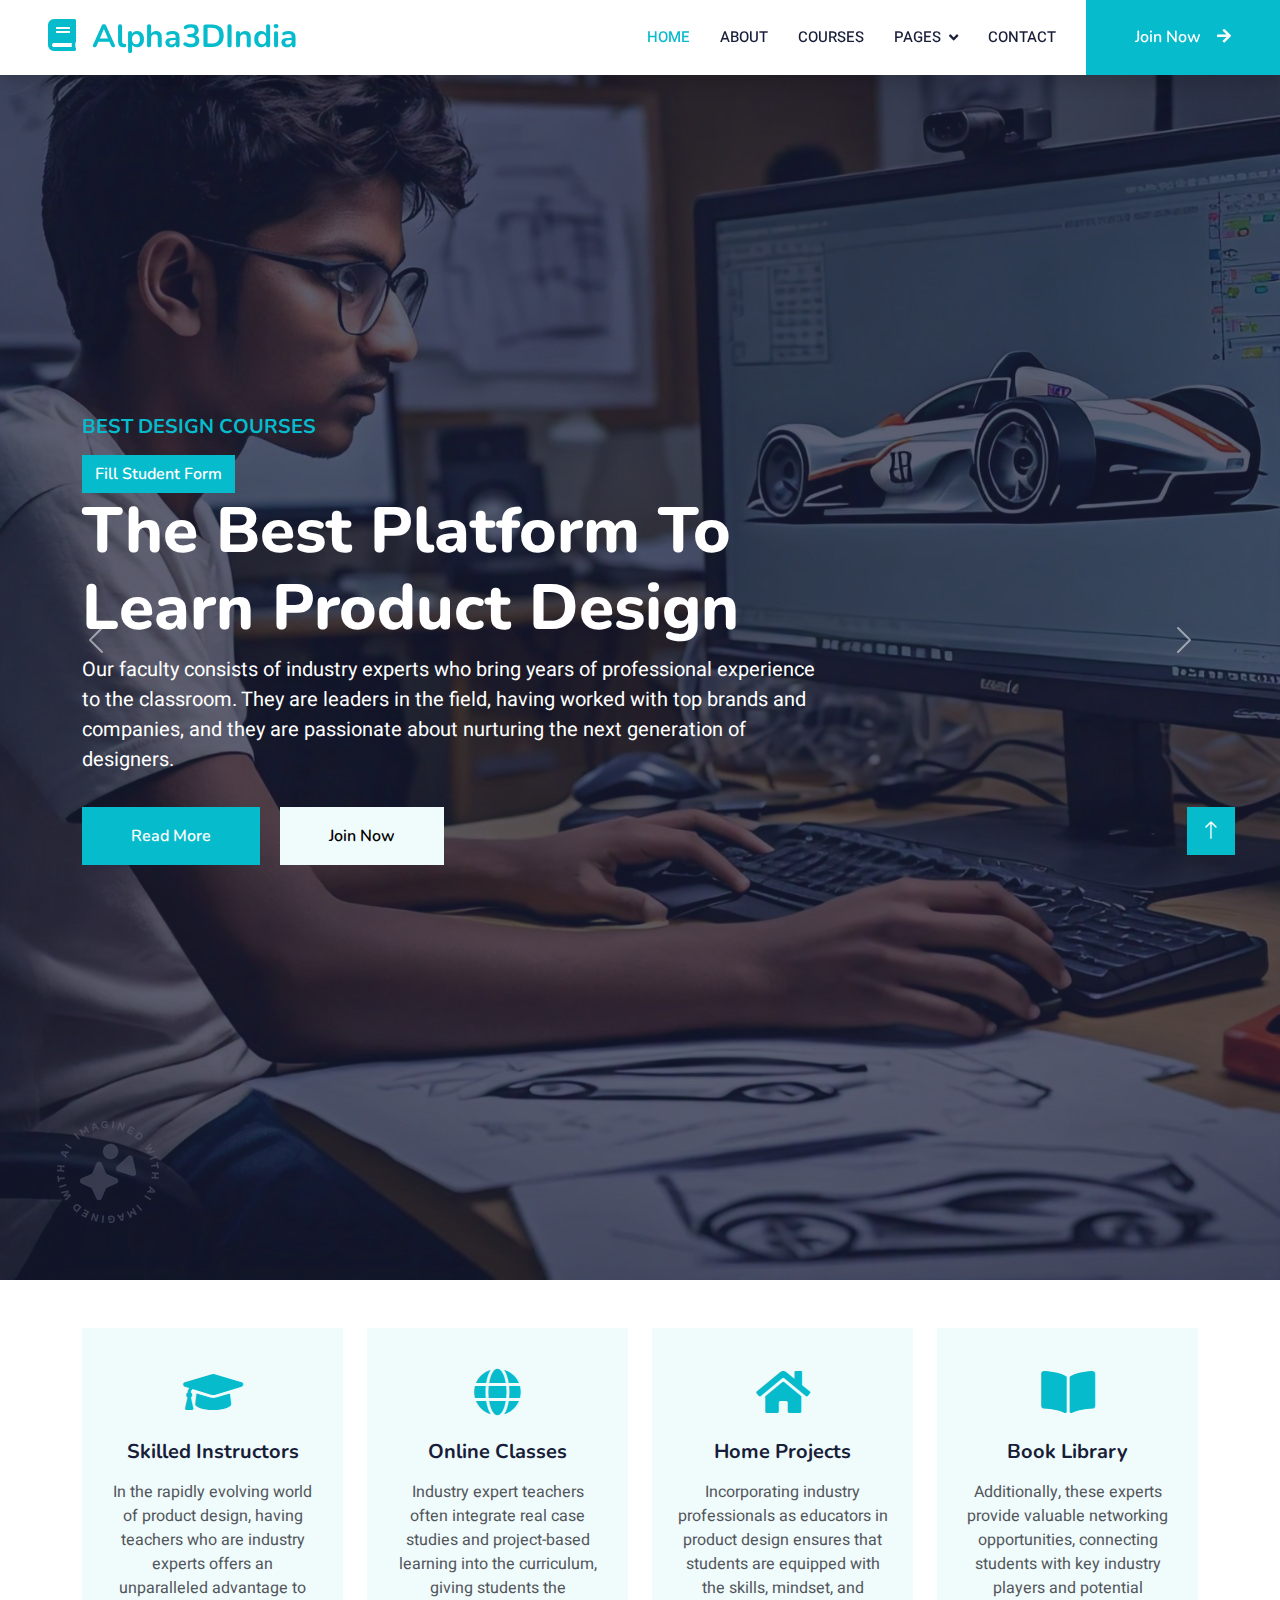
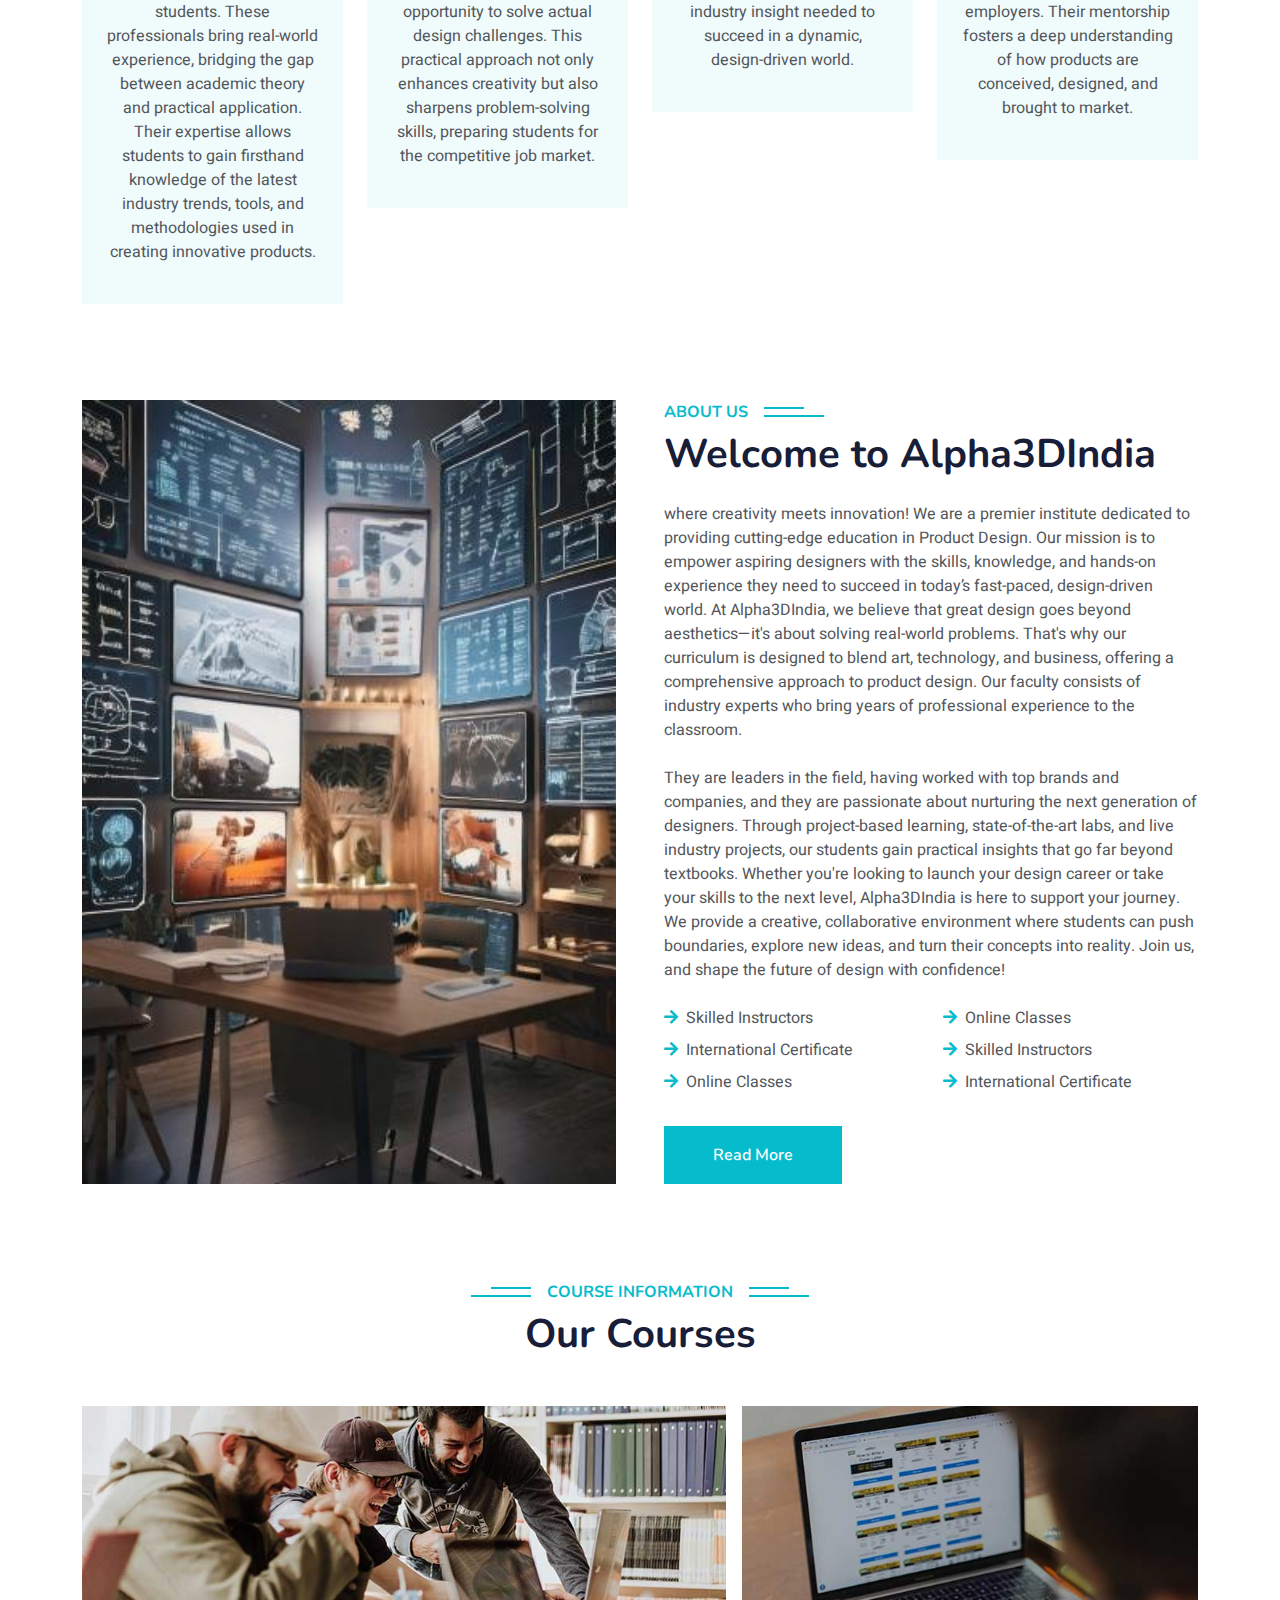
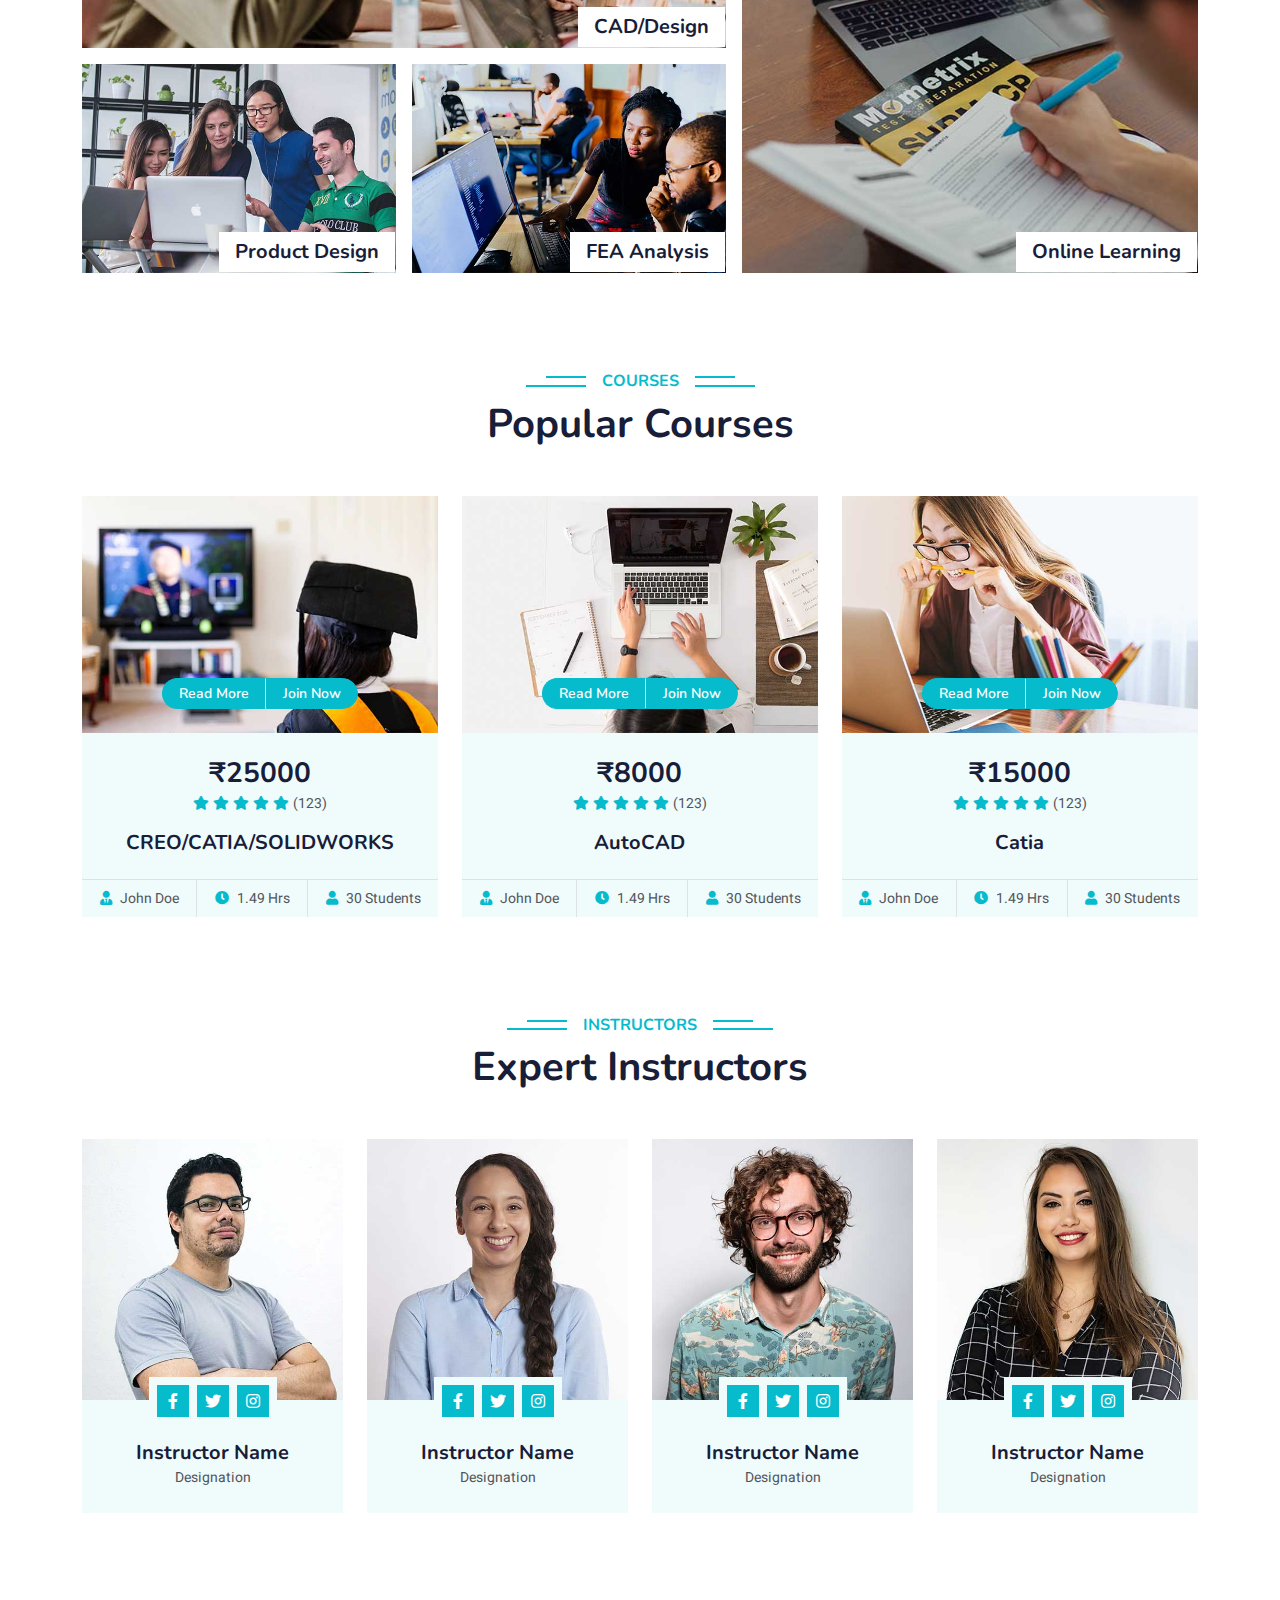
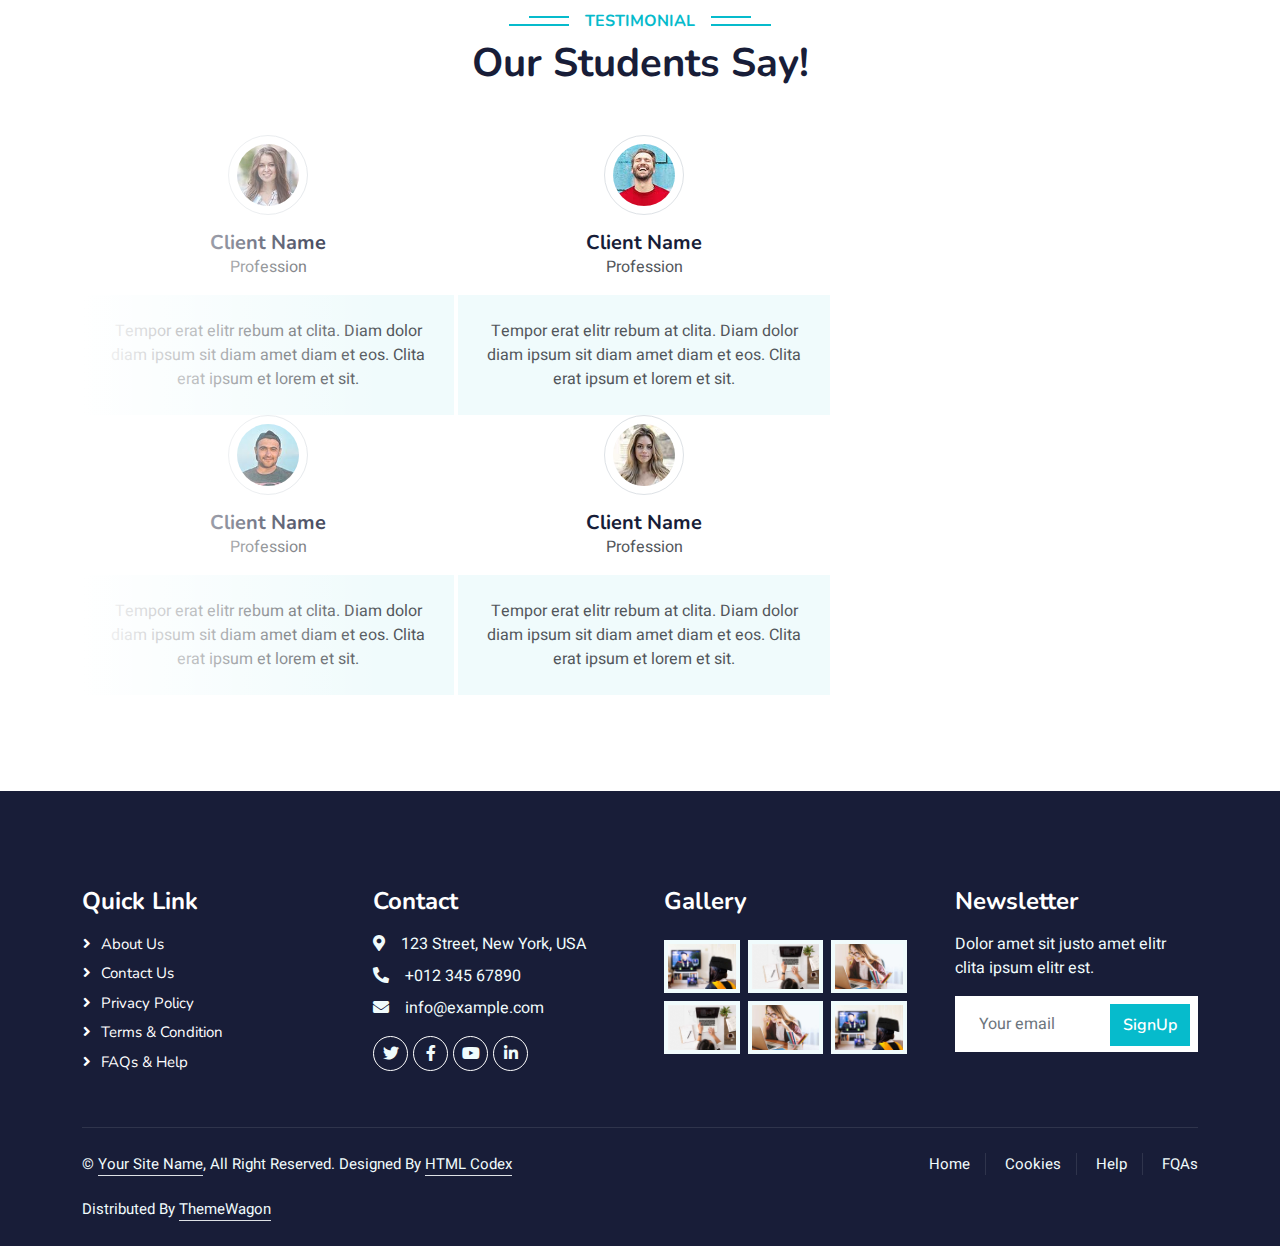
==== index.html @ bf9e237c "initial commit" ====
<!DOCTYPE html>
<html lang="en">

<head>
    <meta charset="utf-8">
    <title>Alpha3DIndia</title>
    <meta content="width=device-width, initial-scale=1.0" name="viewport">
    <meta content="" name="keywords">
    <meta content="" name="description">

    <!-- Favicon -->
    <link href="img/favicon.ico" rel="icon">

    <!-- Google Web Fonts -->
    <link rel="preconnect" href="https://fonts.googleapis.com">
    <link rel="preconnect" href="https://fonts.gstatic.com" crossorigin>
    <link href="https://fonts.googleapis.com/css2?family=Heebo:wght@400;500;600&family=Nunito:wght@600;700;800&display=swap" rel="stylesheet">

    <!-- Icon Font Stylesheet -->
    <link href="https://cdnjs.cloudflare.com/ajax/libs/font-awesome/5.10.0/css/all.min.css" rel="stylesheet">
    <link href="https://cdn.jsdelivr.net/npm/bootstrap-icons@1.4.1/font/bootstrap-icons.css" rel="stylesheet">

    <!-- Libraries Stylesheet -->
    <link href="lib/animate/animate.min.css" rel="stylesheet">
    <link href="lib/owlcarousel/assets/owl.carousel.min.css" rel="stylesheet">

    <!-- Customized Bootstrap Stylesheet -->
    <link href="css/bootstrap.min.css" rel="stylesheet">

    <!-- Template Stylesheet -->
    <link href="css/style.css" rel="stylesheet">
</head>

<body>
    <!-- Spinner Start -->
    <!-- <div id="spinner" class="show bg-white position-fixed translate-middle w-100 vh-100 top-50 start-50 d-flex align-items-center justify-content-center">
        <div class="spinner-border text-primary" style="width: 3rem; height: 3rem;" role="status">
            <span class="sr-only">Loading...</span>
        </div>
    </div> -->
    <!-- Spinner End -->


    <!-- Navbar Start -->
    <nav class="navbar navbar-expand-lg bg-white navbar-light shadow fixed-top p-0">
        <a href="index.html" class="navbar-brand d-flex align-items-center px-4 px-lg-5">
            <h2 class="m-0 text-primary"><i class="fa fa-book me-3"></i>Alpha3DIndia</h2>
        </a>
        <button type="button" class="navbar-toggler me-4" data-bs-toggle="collapse" data-bs-target="#navbarCollapse">
            <span class="navbar-toggler-icon"></span>
        </button>
        <div class="collapse navbar-collapse" id="navbarCollapse">
            <div class="navbar-nav ms-auto p-4 p-lg-0">
                <a href="index.html" class="nav-item nav-link active">Home</a>
                <a href="about.html" class="nav-item nav-link">About</a>
                <a href="courses.html" class="nav-item nav-link">Courses</a>
                <div class="nav-item dropdown">
                    <a href="#" class="nav-link dropdown-toggle" data-bs-toggle="dropdown">Pages</a>
                    <div class="dropdown-menu fade-down m-0">
                        <a href="team.html" class="dropdown-item">Our Team</a>
                        <a href="testimonial.html" class="dropdown-item">Testimonial</a>
                        <a href="404.html" class="dropdown-item">404 Page</a>
                    </div>
                </div>
                <a href="contact.html" class="nav-item nav-link">Contact</a>
            </div>
            <a href="" class="btn btn-primary py-4 px-lg-5 d-none d-lg-block">Join Now<i class="fa fa-arrow-right ms-3"></i></a>
        </div>
    </nav>
    <!-- Navbar End -->





    <!-- Carousel Start -->
    <!-- <div class="container-fluid p-0 mb-5">
        <div class="owl-carousel header-carousel position-relative">
            <div class="owl-carousel-item position-relative">
                <img class="img-fluid" src="img/image1.jpg" alt="">
                <div class="position-absolute top-0 start-0 w-100 h-100 d-flex align-items-center" style="background: rgba(24, 29, 56, .7);">
                    <div class="container">
                        <div class="row justify-content-start">
                            <div class="col-sm-10 col-lg-8">
                                <h5 class="text-primary text-uppercase mb-3 animated slideInDown">Best Design Courses</h5>
                                <h1 class="display-3 text-white animated slideInDown">The Best Platform To Learn Product Design</h1>
                                <p class="fs-5 text-white mb-4 pb-2">Our faculty consists of industry experts who bring years of professional experience to the classroom. They are leaders in the field, having worked with top brands and companies, and they are passionate about nurturing the next generation of designers. Through project-based learning, state-of-the-art labs, and live industry projects, our students gain practical insights that go far beyond textbooks.</p>
                                <a href="" class="btn btn-primary py-md-3 px-md-5 me-3 animated slideInLeft">Read More</a>
                                <a href="" class="btn btn-light py-md-3 px-md-5 animated slideInRight">Join Now</a>
                            </div>
                        </div>
                    </div>
                </div>
            </div>
            <div class="owl-carousel-item position-relative">
                <img class="img-fluid" src="img/image2.jpg" alt="">
                <div class="position-absolute top-0 start-0 w-100 h-100 d-flex align-items-center" style="background: rgba(24, 29, 56, .7);">
                    <div class="container">
                        <div class="row justify-content-start">
                            <div class="col-sm-10 col-lg-8">
                                <h5 class="text-primary text-uppercase mb-3 animated slideInDown">Best Design Courses</h5>
                                <h1 class="display-3 text-white animated slideInDown">The Platform To Learn Product Design</h1>
                                <p class="fs-5 text-white mb-4 pb-2">Our faculty consists of industry experts who bring years of professional experience to the classroom. They are leaders in the field, having worked with top brands and companies, and they are passionate about nurturing the next generation of designers. Through project-based learning, state-of-the-art labs, and live industry projects, our students gain practical insights that go far beyond textbooks</p>
                                <a href="" class="btn btn-primary py-md-3 px-md-5 me-3 animated slideInLeft">Read More</a>
                                <a href="" class="btn btn-light py-md-3 px-md-5 animated slideInRight">Join Now</a>
                            </div>
                        </div>
                    </div>
                </div>
            </div>
        </div>
    </div> -->
    <!-- Carousel End -->

<!-- Carousel2 -->
<!-- Carousel Start -->
<div id="carouselExample" class="carousel slide" data-bs-ride="carousel" data-bs-interval="5000"  data-bs-pause="false">
    <div class="carousel-inner">
    
        <div class="carousel-item active"  >
            <img src="img/image1.jpg" class="d-block w-100" alt="...">
            <div class="position-absolute top-0 start-0 w-100 h-100 d-flex align-items-center" style="background: rgba(24, 29, 56, .7);">
                <div class="container">
                    <div class="row justify-content-start">
                        <div class="col-sm-10 col-lg-8">
                            <h5 class="text-primary text-uppercase mb-3">Best Design Courses</h5>
                            <button type="button" class="btn btn-primary" data-bs-toggle="modal" data-bs-target="#studentFormModal">
                                Fill Student Form
                              </button>
                            <h1 class="display-3 text-white">The Best Platform To Learn Product Design</h1>
                            <p class="fs-5 text-white mb-4 pb-2">Our faculty consists of industry experts who bring years of professional experience to the classroom. They are leaders in the field, having worked with top brands and companies, and they are passionate about nurturing the next generation of designers.</p>
                            <a href="#" class="btn btn-primary py-md-3 px-md-5 me-3">Read More</a>
                            <a href="#" class="btn btn-light py-md-3 px-md-5">Join Now</a>
                        </div>
                    </div>
                </div>
            </div>
        </div>
        
        <div class="carousel-item">
            <img src="img/image2.jpg" class="d-block w-100" alt="...">
            <div class="position-absolute top-0 start-0 w-100 h-100 d-flex align-items-center" style="background: rgba(24, 29, 56, .7);">
                <div class="container">
                    <div class="row justify-content-start">
                        <div class="col-sm-10 col-lg-8">
                            <h5 class="text-primary text-uppercase mb-3">Best Design Courses</h5>
                            <h1 class="display-3 text-white">The Platform To Learn Product Design</h1>
                            <p class="fs-5 text-white mb-4 pb-2">Our faculty consists of industry experts who bring years of professional experience to the classroom. Through project-based learning, state-of-the-art labs, and live industry projects, our students gain practical insights that go far beyond textbooks.</p>
                            <a href="#" class="btn btn-primary py-md-3 px-md-5 me-3">Read More</a>
                            <a href="#" class="btn btn-light py-md-3 px-md-5">Join Now</a>
                        </div>
                    </div>
                </div>
            </div>
        </div>
    </div>
    
    <button class="carousel-control-prev" type="button" data-bs-target="#carouselExample" data-bs-slide="prev">
        <span class="carousel-control-prev-icon" aria-hidden="true"></span>
        <span class="visually-hidden">Previous</span>
    </button>
    <button class="carousel-control-next" type="button" data-bs-target="#carouselExample" data-bs-slide="next">
        <span class="carousel-control-next-icon" aria-hidden="true"></span>
        <span class="visually-hidden">Next</span>
    </button>
</div>
<!-- Carousel End -->

<!-- popup form -->

<div class="modal fade" id="studentFormModal" tabindex="-1" aria-labelledby="studentFormModalLabel" aria-hidden="true">
    <div class="modal-dialog">
      <div class="modal-content">
        <div class="modal-header">
          <h5 class="modal-title" id="studentFormModalLabel">Student Information</h5>
          <button type="button" class="btn-close" data-bs-dismiss="modal" aria-label="Close"></button>
        </div>
        <div class="modal-body">
          <form id="studentForm">
            <div class="mb-3">
              <label for="studentName" class="form-label">Name</label>
              <input type="text" class="form-control" id="studentName" placeholder="Enter your name">
            </div>
            <div class="mb-3">
              <label for="studentContact" class="form-label">Contact</label>
              <input type="text" class="form-control" id="studentContact" placeholder="Enter your contact">
            </div>
            <div class="mb-3">
              <label for="studentEducation" class="form-label">Education</label>
              <input type="text" class="form-control" id="studentEducation" placeholder="Enter your education">
            </div>
            <div class="mb-3">
              <label for="studentCourse" class="form-label">Course Interested In</label>
              <input type="text" class="form-control" id="studentCourse" placeholder="Enter the course you're interested in">
            </div>
          </form>
        </div>
        <div class="modal-footer">
          <button type="button" class="btn btn-secondary" data-bs-dismiss="modal">Close</button>
          <button type="button" class="btn btn-primary" onclick="submitForm()">Submit</button>
        </div>
      </div>
    </div>
  </div>
  










    <!-- Service Start -->
    <div class="container-xxl py-5">
        <div class="container">
            <div class="row g-4">
                <div class="col-lg-3 col-sm-6 wow fadeInUp" data-wow-delay="0.1s">
                    <div class="service-item text-center pt-3">
                        <div class="p-4">
                            <i class="fa fa-3x fa-graduation-cap text-primary mb-4"></i>
                            <h5 class="mb-3">Skilled Instructors</h5>
                            <p>In the rapidly evolving world of product design, having teachers who are industry experts offers an unparalleled advantage to students. These professionals bring real-world experience, bridging the gap between academic theory and practical application. Their expertise allows students to gain firsthand knowledge of the latest industry trends, tools, and methodologies used in creating innovative products.</p>
                        </div>
                    </div>
                </div>
                <div class="col-lg-3 col-sm-6 wow fadeInUp" data-wow-delay="0.3s">
                    <div class="service-item text-center pt-3">
                        <div class="p-4">
                            <i class="fa fa-3x fa-globe text-primary mb-4"></i>
                            <h5 class="mb-3">Online Classes</h5>
                            <p>Industry expert teachers often integrate real case studies and project-based learning into the curriculum, giving students the opportunity to solve actual design challenges. This practical approach not only enhances creativity but also sharpens problem-solving skills, preparing students for the competitive job market.</p>
                        </div>
                    </div>
                </div>
                <div class="col-lg-3 col-sm-6 wow fadeInUp" data-wow-delay="0.5s">
                    <div class="service-item text-center pt-3">
                        <div class="p-4">
                            <i class="fa fa-3x fa-home text-primary mb-4"></i>
                            <h5 class="mb-3">Home Projects</h5>
                            <p>Incorporating industry professionals as educators in product design ensures that students are equipped with the skills, mindset, and industry insight needed to succeed in a dynamic, design-driven world.</p>
                        </div>
                    </div>
                </div>
                <div class="col-lg-3 col-sm-6 wow fadeInUp" data-wow-delay="0.7s">
                    <div class="service-item text-center pt-3">
                        <div class="p-4">
                            <i class="fa fa-3x fa-book-open text-primary mb-4"></i>
                            <h5 class="mb-3">Book Library</h5>
                            <p>Additionally, these experts provide valuable networking opportunities, connecting students with key industry players and potential employers. Their mentorship fosters a deep understanding of how products are conceived, designed, and brought to market.</p>
                        </div>
                    </div>
                </div>
            </div>
        </div>
    </div>
    <!-- Service End -->


    <!-- About Start -->
    <div class="container-xxl py-5">
        <div class="container">
            <div class="row g-5">
                <div class="col-lg-6 wow fadeInUp" data-wow-delay="0.1s" style="min-height: 400px;">
                    <div class="position-relative h-100">
                        <img class="img-fluid position-absolute w-100 h-100" src="img/aboutus.jpg" alt="" style="object-fit: cover;">
                    </div>
                </div>
                <div class="col-lg-6 wow fadeInUp" data-wow-delay="0.3s">
                    <h6 class="section-title bg-white text-start text-primary pe-3">About Us</h6>
                    <h1 class="mb-4">Welcome to Alpha3DIndia</h1>
                    <p class="mb-4">where creativity meets innovation! We are a premier institute dedicated to providing cutting-edge education in Product Design. Our mission is to empower aspiring designers with the skills, knowledge, and hands-on experience they need to succeed in today’s fast-paced, design-driven world.

                        At Alpha3DIndia, we believe that great design goes beyond aesthetics—it's about solving real-world problems. That's why our curriculum is designed to blend art, technology, and business, offering a comprehensive approach to product design.
                        
                        Our faculty consists of industry experts who bring years of professional experience to the classroom. </p>
                    <p class="mb-4">They are leaders in the field, having worked with top brands and companies, and they are passionate about nurturing the next generation of designers. Through project-based learning, state-of-the-art labs, and live industry projects, our students gain practical insights that go far beyond textbooks.
                        
                        Whether you're looking to launch your design career or take your skills to the next level, Alpha3DIndia is here to support your journey. We provide a creative, collaborative environment where students can push boundaries, explore new ideas, and turn their concepts into reality.
                        
                        Join us, and shape the future of design with confidence!</p>
                    <div class="row gy-2 gx-4 mb-4">
                        <div class="col-sm-6">
                            <p class="mb-0"><i class="fa fa-arrow-right text-primary me-2"></i>Skilled Instructors</p>
                        </div>
                        <div class="col-sm-6">
                            <p class="mb-0"><i class="fa fa-arrow-right text-primary me-2"></i>Online Classes</p>
                        </div>
                        <div class="col-sm-6">
                            <p class="mb-0"><i class="fa fa-arrow-right text-primary me-2"></i>International Certificate</p>
                        </div>
                        <div class="col-sm-6">
                            <p class="mb-0"><i class="fa fa-arrow-right text-primary me-2"></i>Skilled Instructors</p>
                        </div>
                        <div class="col-sm-6">
                            <p class="mb-0"><i class="fa fa-arrow-right text-primary me-2"></i>Online Classes</p>
                        </div>
                        <div class="col-sm-6">
                            <p class="mb-0"><i class="fa fa-arrow-right text-primary me-2"></i>International Certificate</p>
                        </div>
                    </div>
                    <a class="btn btn-primary py-3 px-5 mt-2" href="">Read More</a>
                </div>
            </div>
        </div>
    </div>
    <!-- About End -->


    <!-- Categories Start -->
    <div class="container-xxl py-5 category">
        <div class="container">
            <div class="text-center wow fadeInUp" data-wow-delay="0.1s">
                <h6 class="section-title bg-white text-center text-primary px-3">Course Information</h6>
                <h1 class="mb-5"> Our Courses</h1>
            </div>
            <div class="row g-3">
                <div class="col-lg-7 col-md-6">
                    <div class="row g-3">
                        <div class="col-lg-12 col-md-12 wow zoomIn" data-wow-delay="0.1s">
                            <a class="position-relative d-block overflow-hidden" href="">
                                <img class="img-fluid" src="img/cat-1.jpg" alt="">
                                <div class="bg-white text-center position-absolute bottom-0 end-0 py-2 px-3" style="margin: 1px;">
                                    <h5 class="m-0">CAD/Design</h5>
                                    <small class="text-primary"></small>
                                </div>
                            </a>
                        </div>
                        <div class="col-lg-6 col-md-12 wow zoomIn" data-wow-delay="0.3s">
                            <a class="position-relative d-block overflow-hidden" href="">
                                <img class="img-fluid" src="img/cat-2.jpg" alt="">
                                <div class="bg-white text-center position-absolute bottom-0 end-0 py-2 px-3" style="margin: 1px;">
                                    <h5 class="m-0">Product Design</h5>
                                    <small class="text-primary"></small>
                                </div>
                            </a>
                        </div>
                        <div class="col-lg-6 col-md-12 wow zoomIn" data-wow-delay="0.5s">
                            <a class="position-relative d-block overflow-hidden" href="">
                                <img class="img-fluid" src="img/cat-3.jpg" alt="">
                                <div class="bg-white text-center position-absolute bottom-0 end-0 py-2 px-3" style="margin: 1px;">
                                    <h5 class="m-0">FEA Analysis</h5>
                                    <small class="text-primary"></small>
                                </div>
                            </a>
                        </div>
                    </div>
                </div>
                <div class="col-lg-5 col-md-6 wow zoomIn" data-wow-delay="0.7s" style="min-height: 350px;">
                    <a class="position-relative d-block h-100 overflow-hidden" href="">
                        <img class="img-fluid position-absolute w-100 h-100" src="img/cat-4.jpg" alt="" style="object-fit: cover;">
                        <div class="bg-white text-center position-absolute bottom-0 end-0 py-2 px-3" style="margin:  1px;">
                            <h5 class="m-0">Online Learning</h5>
                            <small class="text-primary"></small>
                        </div>
                    </a>
                </div>
            </div>
        </div>
    </div>
    <!-- Categories Start -->


    <!-- Courses Start -->
    <div class="container-xxl py-5">
        <div class="container">
            <div class="text-center wow fadeInUp" data-wow-delay="0.1s">
                <h6 class="section-title bg-white text-center text-primary px-3">Courses</h6>
                <h1 class="mb-5">Popular Courses</h1>
            </div>
            <div class="row g-4 justify-content-center">
                <div class="col-lg-4 col-md-6 wow fadeInUp" data-wow-delay="0.1s">
                    <div class="course-item bg-light">
                        <div class="position-relative overflow-hidden">
                            <img class="img-fluid" src="img/course-1.jpg" alt="">
                            <div class="w-100 d-flex justify-content-center position-absolute bottom-0 start-0 mb-4">
                                <a href="#" class="flex-shrink-0 btn btn-sm btn-primary px-3 border-end" style="border-radius: 30px 0 0 30px;">Read More</a>
                                <a href="#" class="flex-shrink-0 btn btn-sm btn-primary px-3" style="border-radius: 0 30px 30px 0;">Join Now</a>
                            </div>
                        </div>
                        <div class="text-center p-4 pb-0">
                            <h3 class="mb-0">₹25000</h3>
                            <div class="mb-3">
                                <small class="fa fa-star text-primary"></small>
                                <small class="fa fa-star text-primary"></small>
                                <small class="fa fa-star text-primary"></small>
                                <small class="fa fa-star text-primary"></small>
                                <small class="fa fa-star text-primary"></small>
                                <small>(123)</small>
                            </div>
                            <h5 class="mb-4">CREO/CATIA/SOLIDWORKS</h5>
                        </div>
                        <div class="d-flex border-top">
                            <small class="flex-fill text-center border-end py-2"><i class="fa fa-user-tie text-primary me-2"></i>John Doe</small>
                            <small class="flex-fill text-center border-end py-2"><i class="fa fa-clock text-primary me-2"></i>1.49 Hrs</small>
                            <small class="flex-fill text-center py-2"><i class="fa fa-user text-primary me-2"></i>30 Students</small>
                        </div>
                    </div>
                </div>
                <div class="col-lg-4 col-md-6 wow fadeInUp" data-wow-delay="0.3s">
                    <div class="course-item bg-light">
                        <div class="position-relative overflow-hidden">
                            <img class="img-fluid" src="img/course-2.jpg" alt="">
                            <div class="w-100 d-flex justify-content-center position-absolute bottom-0 start-0 mb-4">
                                <a href="#" class="flex-shrink-0 btn btn-sm btn-primary px-3 border-end" style="border-radius: 30px 0 0 30px;">Read More</a>
                                <a href="#" class="flex-shrink-0 btn btn-sm btn-primary px-3" style="border-radius: 0 30px 30px 0;">Join Now</a>
                            </div>
                        </div>
                        <div class="text-center p-4 pb-0">
                            <h3 class="mb-0">₹8000</h3>
                            <div class="mb-3">
                                <small class="fa fa-star text-primary"></small>
                                <small class="fa fa-star text-primary"></small>
                                <small class="fa fa-star text-primary"></small>
                                <small class="fa fa-star text-primary"></small>
                                <small class="fa fa-star text-primary"></small>
                                <small>(123)</small>
                            </div>
                            <h5 class="mb-4">AutoCAD</h5>
                        </div>
                        <div class="d-flex border-top">
                            <small class="flex-fill text-center border-end py-2"><i class="fa fa-user-tie text-primary me-2"></i>John Doe</small>
                            <small class="flex-fill text-center border-end py-2"><i class="fa fa-clock text-primary me-2"></i>1.49 Hrs</small>
                            <small class="flex-fill text-center py-2"><i class="fa fa-user text-primary me-2"></i>30 Students</small>
                        </div>
                    </div>
                </div>
                <div class="col-lg-4 col-md-6 wow fadeInUp" data-wow-delay="0.5s">
                    <div class="course-item bg-light">
                        <div class="position-relative overflow-hidden">
                            <img class="img-fluid" src="img/course-3.jpg" alt="">
                            <div class="w-100 d-flex justify-content-center position-absolute bottom-0 start-0 mb-4">
                                <a href="#" class="flex-shrink-0 btn btn-sm btn-primary px-3 border-end" style="border-radius: 30px 0 0 30px;">Read More</a>
                                <a href="#" class="flex-shrink-0 btn btn-sm btn-primary px-3" style="border-radius: 0 30px 30px 0;">Join Now</a>
                            </div>
                        </div>
                        <div class="text-center p-4 pb-0">
                            <h3 class="mb-0">₹15000</h3>
                            <div class="mb-3">
                                <small class="fa fa-star text-primary"></small>
                                <small class="fa fa-star text-primary"></small>
                                <small class="fa fa-star text-primary"></small>
                                <small class="fa fa-star text-primary"></small>
                                <small class="fa fa-star text-primary"></small>
                                <small>(123)</small>
                            </div>
                            <h5 class="mb-4">Catia</h5>
                        </div>
                        <div class="d-flex border-top">
                            <small class="flex-fill text-center border-end py-2"><i class="fa fa-user-tie text-primary me-2"></i>John Doe</small>
                            <small class="flex-fill text-center border-end py-2"><i class="fa fa-clock text-primary me-2"></i>1.49 Hrs</small>
                            <small class="flex-fill text-center py-2"><i class="fa fa-user text-primary me-2"></i>30 Students</small>
                        </div>
                    </div>
                </div>
            </div>
        </div>
    </div>
    <!-- Courses End -->


    <!-- Team Start -->
    <div class="container-xxl py-5">
        <div class="container">
            <div class="text-center wow fadeInUp" data-wow-delay="0.1s">
                <h6 class="section-title bg-white text-center text-primary px-3">Instructors</h6>
                <h1 class="mb-5">Expert Instructors</h1>
            </div>
            <div class="row g-4">
                <div class="col-lg-3 col-md-6 wow fadeInUp" data-wow-delay="0.1s">
                    <div class="team-item bg-light">
                        <div class="overflow-hidden">
                            <img class="img-fluid" src="img/team-1.jpg" alt="">
                        </div>
                        <div class="position-relative d-flex justify-content-center" style="margin-top: -23px;">
                            <div class="bg-light d-flex justify-content-center pt-2 px-1">
                                <a class="btn btn-sm-square btn-primary mx-1" href=""><i class="fab fa-facebook-f"></i></a>
                                <a class="btn btn-sm-square btn-primary mx-1" href=""><i class="fab fa-twitter"></i></a>
                                <a class="btn btn-sm-square btn-primary mx-1" href=""><i class="fab fa-instagram"></i></a>
                            </div>
                        </div>
                        <div class="text-center p-4">
                            <h5 class="mb-0">Instructor Name</h5>
                            <small>Designation</small>
                        </div>
                    </div>
                </div>
                <div class="col-lg-3 col-md-6 wow fadeInUp" data-wow-delay="0.3s">
                    <div class="team-item bg-light">
                        <div class="overflow-hidden">
                            <img class="img-fluid" src="img/team-2.jpg" alt="">
                        </div>
                        <div class="position-relative d-flex justify-content-center" style="margin-top: -23px;">
                            <div class="bg-light d-flex justify-content-center pt-2 px-1">
                                <a class="btn btn-sm-square btn-primary mx-1" href=""><i class="fab fa-facebook-f"></i></a>
                                <a class="btn btn-sm-square btn-primary mx-1" href=""><i class="fab fa-twitter"></i></a>
                                <a class="btn btn-sm-square btn-primary mx-1" href=""><i class="fab fa-instagram"></i></a>
                            </div>
                        </div>
                        <div class="text-center p-4">
                            <h5 class="mb-0">Instructor Name</h5>
                            <small>Designation</small>
                        </div>
                    </div>
                </div>
                <div class="col-lg-3 col-md-6 wow fadeInUp" data-wow-delay="0.5s">
                    <div class="team-item bg-light">
                        <div class="overflow-hidden">
                            <img class="img-fluid" src="img/team-3.jpg" alt="">
                        </div>
                        <div class="position-relative d-flex justify-content-center" style="margin-top: -23px;">
                            <div class="bg-light d-flex justify-content-center pt-2 px-1">
                                <a class="btn btn-sm-square btn-primary mx-1" href=""><i class="fab fa-facebook-f"></i></a>
                                <a class="btn btn-sm-square btn-primary mx-1" href=""><i class="fab fa-twitter"></i></a>
                                <a class="btn btn-sm-square btn-primary mx-1" href=""><i class="fab fa-instagram"></i></a>
                            </div>
                        </div>
                        <div class="text-center p-4">
                            <h5 class="mb-0">Instructor Name</h5>
                            <small>Designation</small>
                        </div>
                    </div>
                </div>
                <div class="col-lg-3 col-md-6 wow fadeInUp" data-wow-delay="0.7s">
                    <div class="team-item bg-light">
                        <div class="overflow-hidden">
                            <img class="img-fluid" src="img/team-4.jpg" alt="">
                        </div>
                        <div class="position-relative d-flex justify-content-center" style="margin-top: -23px;">
                            <div class="bg-light d-flex justify-content-center pt-2 px-1">
                                <a class="btn btn-sm-square btn-primary mx-1" href=""><i class="fab fa-facebook-f"></i></a>
                                <a class="btn btn-sm-square btn-primary mx-1" href=""><i class="fab fa-twitter"></i></a>
                                <a class="btn btn-sm-square btn-primary mx-1" href=""><i class="fab fa-instagram"></i></a>
                            </div>
                        </div>
                        <div class="text-center p-4">
                            <h5 class="mb-0">Instructor Name</h5>
                            <small>Designation</small>
                        </div>
                    </div>
                </div>
            </div>
        </div>
    </div>
    <!-- Team End -->


    <!-- Testimonial Start -->
    <div class="container-xxl py-5 wow fadeInUp" data-wow-delay="0.1s">
        <div class="container">
            <div class="text-center">
                <h6 class="section-title bg-white text-center text-primary px-3">Testimonial</h6>
                <h1 class="mb-5">Our Students Say!</h1>
            </div>
            <div class="owl-carousel testimonial-carousel position-relative">
                <div class="testimonial-item text-center">
                    <img class="border rounded-circle p-2 mx-auto mb-3" src="img/testimonial-1.jpg" style="width: 80px; height: 80px;">
                    <h5 class="mb-0">Client Name</h5>
                    <p>Profession</p>
                    <div class="testimonial-text bg-light text-center p-4">
                    <p class="mb-0">Tempor erat elitr rebum at clita. Diam dolor diam ipsum sit diam amet diam et eos. Clita erat ipsum et lorem et sit.</p>
                    </div>
                </div>
                <div class="testimonial-item text-center">
                    <img class="border rounded-circle p-2 mx-auto mb-3" src="img/testimonial-2.jpg" style="width: 80px; height: 80px;">
                    <h5 class="mb-0">Client Name</h5>
                    <p>Profession</p>
                    <div class="testimonial-text bg-light text-center p-4">
                    <p class="mb-0">Tempor erat elitr rebum at clita. Diam dolor diam ipsum sit diam amet diam et eos. Clita erat ipsum et lorem et sit.</p>
                    </div>
                </div>
                <div class="testimonial-item text-center">
                    <img class="border rounded-circle p-2 mx-auto mb-3" src="img/testimonial-3.jpg" style="width: 80px; height: 80px;">
                    <h5 class="mb-0">Client Name</h5>
                    <p>Profession</p>
                    <div class="testimonial-text bg-light text-center p-4">
                    <p class="mb-0">Tempor erat elitr rebum at clita. Diam dolor diam ipsum sit diam amet diam et eos. Clita erat ipsum et lorem et sit.</p>
                    </div>
                </div>
                <div class="testimonial-item text-center">
                    <img class="border rounded-circle p-2 mx-auto mb-3" src="img/testimonial-4.jpg" style="width: 80px; height: 80px;">
                    <h5 class="mb-0">Client Name</h5>
                    <p>Profession</p>
                    <div class="testimonial-text bg-light text-center p-4">
                    <p class="mb-0">Tempor erat elitr rebum at clita. Diam dolor diam ipsum sit diam amet diam et eos. Clita erat ipsum et lorem et sit.</p>
                    </div>
                </div>
            </div>
        </div>
    </div>
    <!-- Testimonial End -->
        

    <!-- Footer Start -->
    <div class="container-fluid bg-dark text-light footer pt-5 mt-5 wow fadeIn" data-wow-delay="0.1s">
        <div class="container py-5">
            <div class="row g-5">
                <div class="col-lg-3 col-md-6">
                    <h4 class="text-white mb-3">Quick Link</h4>
                    <a class="btn btn-link" href="">About Us</a>
                    <a class="btn btn-link" href="">Contact Us</a>
                    <a class="btn btn-link" href="">Privacy Policy</a>
                    <a class="btn btn-link" href="">Terms & Condition</a>
                    <a class="btn btn-link" href="">FAQs & Help</a>
                    <!-- Hidden button for Admin access -->
<button id="adminHiddenButton" class="btn btn-secondary" style="display: none;" onclick="adminLogin()">Admin Panel</button>



                </div>
                <div class="col-lg-3 col-md-6">
                    <h4 class="text-white mb-3">Contact</h4>
                    <p class="mb-2"><i class="fa fa-map-marker-alt me-3"></i>123 Street, New York, USA</p>
                    <p class="mb-2"><i class="fa fa-phone-alt me-3"></i>+012 345 67890</p>
                    <p class="mb-2"><i class="fa fa-envelope me-3"></i>info@example.com</p>
                    <div class="d-flex pt-2">
                        <a class="btn btn-outline-light btn-social" href=""><i class="fab fa-twitter"></i></a>
                        <a class="btn btn-outline-light btn-social" href=""><i class="fab fa-facebook-f"></i></a>
                        <a class="btn btn-outline-light btn-social" href=""><i class="fab fa-youtube"></i></a>
                        <a class="btn btn-outline-light btn-social" href=""><i class="fab fa-linkedin-in"></i></a>
                    </div>
                </div>
                <div class="col-lg-3 col-md-6">
                    <h4 class="text-white mb-3">Gallery</h4>
                    <div class="row g-2 pt-2">
                        <div class="col-4">
                            <img class="img-fluid bg-light p-1" src="img/course-1.jpg" alt="">
                        </div>
                        <div class="col-4">
                            <img class="img-fluid bg-light p-1" src="img/course-2.jpg" alt="">
                        </div>
                        <div class="col-4">
                            <img class="img-fluid bg-light p-1" src="img/course-3.jpg" alt="">
                        </div>
                        <div class="col-4">
                            <img class="img-fluid bg-light p-1" src="img/course-2.jpg" alt="">
                        </div>
                        <div class="col-4">
                            <img class="img-fluid bg-light p-1" src="img/course-3.jpg" alt="">
                        </div>
                        <div class="col-4">
                            <img class="img-fluid bg-light p-1" src="img/course-1.jpg" alt="">
                        </div>
                    </div>
                </div>
                <div class="col-lg-3 col-md-6">
                    <h4 class="text-white mb-3">Newsletter</h4>
                    <p>Dolor amet sit justo amet elitr clita ipsum elitr est.</p>
                    <div class="position-relative mx-auto" style="max-width: 400px;">
                        <input class="form-control border-0 w-100 py-3 ps-4 pe-5" type="text" placeholder="Your email">
                        <button type="button" class="btn btn-primary py-2 position-absolute top-0 end-0 mt-2 me-2">SignUp</button>
                    </div>
                </div>
            </div>
        </div>
        <!-- Section where the admin data will be displayed -->
<div id="adminDataDisplay" class="mt-3" style="display: none;"></div>
        <div class="container">
            <div class="copyright">
                <div class="row">
                    <div class="col-md-6 text-center text-md-start mb-3 mb-md-0">
                        &copy; <a class="border-bottom" href="#">Your Site Name</a>, All Right Reserved.

                        <!--/*** This template is free as long as you keep the footer author’s credit link/attribution link/backlink. If you'd like to use the template without the footer author’s credit link/attribution link/backlink, you can purchase the Credit Removal License from "https://htmlcodex.com/credit-removal". Thank you for your support. ***/-->
                        Designed By <a class="border-bottom" href="https://htmlcodex.com">HTML Codex</a><br><br>
                        Distributed By <a class="border-bottom" href="https://themewagon.com">ThemeWagon</a>
                    </div>
                    <div class="col-md-6 text-center text-md-end">
                        <div class="footer-menu">
                            <a href="">Home</a>
                            <a href="">Cookies</a>
                            <a href="">Help</a>
                            <a href="">FQAs</a>
                            
                        </div>
                    </div>
                </div>
            </div>
        </div>
    </div>
    <!-- Footer End -->


    <!-- Back to Top -->
    <a href="#" class="btn btn-lg btn-primary btn-lg-square back-to-top"><i class="bi bi-arrow-up"></i></a>





    <script>
        $(document).ready(function(){
            $(".testimonial-carousel").owlCarousel({
                items: 3, // Adjust this number based on how many testimonials you want to show
                loop: true,
                margin: 30,
                nav: true,
                autoplay: true,
                autoplayTimeout: 3000,
                autoplayHoverPause: true,
                responsive: {
                    0: {
                        items: 1 // Number of items for mobile
                    },
                    768: {
                        items: 2 // Number of items for tablet
                    },
                    992: {
                        items: 3 // Number of items for desktop
                    }
                }
            });
        });
        </script>
<!-- popup form script -->

<script>
    function submitForm() {
      const name = document.getElementById('studentName').value;
      const contact = document.getElementById('studentContact').value;
      const education = document.getElementById('studentEducation').value;
      const course = document.getElementById('studentCourse').value;
  
      if (name && contact && education && course) {
        // Store form data in local storage
        const formData = { name, contact, education, course };
        let existingData = JSON.parse(localStorage.getItem('studentData')) || [];
        existingData.push(formData);
        localStorage.setItem('studentData', JSON.stringify(existingData));
  
        alert('Form submitted successfully!');
        document.getElementById('studentForm').reset();
  
        // Close the modal
        var modalEl = document.querySelector('#studentFormModal');
        var modal = bootstrap.Modal.getInstance(modalEl);
        modal.hide();
      } else {
        alert('Please fill out all the fields!');
      }
    }
  </script>
  
  

<!-- popup data show and  key combination (Ctrl+Shift+A) -->
<script>
    function adminLogin() {
      const password = prompt("Enter admin password:");
      if (password === "admin123") {  // Replace with your chosen password
        displayStudentData();
      } else {
        alert("Incorrect password!");
      }
    }
  
    function displayStudentData() {
      const storedData = JSON.parse(localStorage.getItem('studentData'));
      const adminDataDisplay = document.getElementById('adminDataDisplay');
  
      if (storedData && storedData.length > 0) {
        adminDataDisplay.style.display = 'block';
        adminDataDisplay.innerHTML = '<h3>Submitted Student Data:</h3>';
        storedData.forEach((data, index) => {
          adminDataDisplay.innerHTML += `
            <p><strong>Student ${index + 1}:</strong></p>
            <p><strong>Name:</strong> ${data.name}</p>
            <p><strong>Contact:</strong> ${data.contact}</p>
            <p><strong>Education:</strong> ${data.education}</p>
            <p><strong>Course Interested In:</strong> ${data.course}</p><hr>`;
        });
      } else {
        adminDataDisplay.innerHTML = '<p>No data available</p>';
      }
    }
  </script>
  


  <script>
    // Show hidden button on key combination (Ctrl+Shift+A)
    document.addEventListener('keydown', function(event) {
      if (event.ctrlKey && event.shiftKey  && event.code === 'KeyA') {
        document.getElementById('adminHiddenButton').style.display = 'block';
      }
    });
  
    // Admin login and data display
    function adminLogin() {
      const password = prompt("Enter admin password:");
      if (password === "admin123") {  // Replace with your chosen password
        displayStudentData();
      } else {
        alert("Incorrect password!");
      }
    }
  
    // Display stored student data
    function displayStudentData() {
      const storedData = JSON.parse(localStorage.getItem('studentData'));
      const adminDataDisplay = document.getElementById('adminDataDisplay');
  
      if (storedData && storedData.length > 0) {
        adminDataDisplay.style.display = 'block';
        adminDataDisplay.innerHTML = '<h3>Submitted Student Data:</h3>';
        storedData.forEach((data, index) => {
          adminDataDisplay.innerHTML += `
            <p><strong>Student ${index + 1}:</strong></p>
            <p><strong>Name:</strong> ${data.name}</p>
            <p><strong>Contact:</strong> ${data.contact}</p>
            <p><strong>Education:</strong> ${data.education}</p>
            <p><strong>Course Interested In:</strong> ${data.course}</p><hr>`;
        });
      } else {
        adminDataDisplay.innerHTML = '<p>No data available</p>';
      }
    }
  </script>
  



        
<!-- nav bar scroll code -->
    <script>
        let lastScrollTop = 0; // Keep track of the last scroll position
        const navbar = document.querySelector('.fixed-top'); // Select the navbar
    
        window.addEventListener('scroll', function() {
            const currentScroll = window.pageYOffset || document.documentElement.scrollTop;
    
            if (currentScroll > lastScrollTop) {
                // Scrolling down
                navbar.style.top = '-70px'; // Hide the navbar (adjust based on your navbar height)
            } else {
                // Scrolling up
                navbar.style.top = '0'; // Show the navbar
            }
            
            lastScrollTop = currentScroll; // Update last scroll position
        });
    </script>
    

    <!-- JavaScript Libraries -->
    <script src="https://code.jquery.com/jquery-3.4.1.min.js"></script>
    <script src="https://cdn.jsdelivr.net/npm/bootstrap@5.0.0/dist/js/bootstrap.bundle.min.js"></script>
    <script src="lib/wow/wow.min.js"></script>
    <script src="lib/easing/easing.min.js"></script>
    <script src="lib/waypoints/waypoints.min.js"></script>
    <script src="lib/owlcarousel/owl.carousel.min.js"></script>

    <!-- Template Javascript -->
    <script src="js/main.js"></script>
</body>

</html>
---- css/style.css ----
/********** Template CSS **********/
:root {
    --primary: #06BBCC;
    --light: #F0FBFC;
    --dark: #181d38;
}

.fw-medium {
    font-weight: 600 !important;
}

.fw-semi-bold {
    font-weight: 700 !important;
}

.back-to-top {
    position: fixed;
    display: none;
    right: 45px;
    bottom: 45px;
    z-index: 99;
}


/*** Spinner ***/
#spinner {
    opacity: 0;
    visibility: hidden;
    transition: opacity .5s ease-out, visibility 0s linear .5s;
    z-index: 99999;
}

#spinner.show {
    transition: opacity .5s ease-out, visibility 0s linear 0s;
    visibility: visible;
    opacity: 1;
}


/*** Button ***/
.btn {
    font-family: 'Nunito', sans-serif;
    font-weight: 600;
    transition: .5s;
}

.btn.btn-primary,
.btn.btn-secondary {
    color: #FFFFFF;
}

.btn-square {
    width: 38px;
    height: 38px;
}

.btn-sm-square {
    width: 32px;
    height: 32px;
}

.btn-lg-square {
    width: 48px;
    height: 48px;
}

.btn-square,
.btn-sm-square,
.btn-lg-square {
    padding: 0;
    display: flex;
    align-items: center;
    justify-content: center;
    font-weight: normal;
    border-radius: 0px;
}


/*** Navbar ***/
.navbar .dropdown-toggle::after {
    border: none;
    content: "\f107";
    font-family: "Font Awesome 5 Free";
    font-weight: 900;
    vertical-align: middle;
    margin-left: 8px;
}

.navbar-light .navbar-nav .nav-link {
    margin-right: 30px;
    padding: 25px 0;
    color: #FFFFFF;
    font-size: 15px;
    text-transform: uppercase;
    outline: none;
}

.navbar-light .navbar-nav .nav-link:hover,
.navbar-light .navbar-nav .nav-link.active {
    color: var(--primary);
}

@media (max-width: 991.98px) {
    .navbar-light .navbar-nav .nav-link  {
        margin-right: 0;
        padding: 10px 0;
    }

    .navbar-light .navbar-nav {
        border-top: 1px solid #EEEEEE;
    }
}

.navbar-light .navbar-brand,
.navbar-light a.btn {
    height: 75px;
}

.navbar-light .navbar-nav .nav-link {
    color: var(--dark);
    font-weight: 500;
}

.navbar-light.sticky-top {
    top: -100px;
    transition: .5s;
}

@media (min-width: 992px) {
    .navbar .nav-item .dropdown-menu {
        display: block;
        margin-top: 0;
        opacity: 0;
        visibility: hidden;
        transition: .5s;
    }

    .navbar .dropdown-menu.fade-down {
        top: 100%;
        transform: rotateX(-75deg);
        transform-origin: 0% 0%;
    }

    .navbar .nav-item:hover .dropdown-menu {
        top: 100%;
        transform: rotateX(0deg);
        visibility: visible;
        transition: .5s;
        opacity: 1;
    }
}


/*** Header carousel ***/
@media (max-width: 768px) {
    .header-carousel .owl-carousel-item {
        position: relative;
        min-height: 500px;
    }
    
    .header-carousel .owl-carousel-item img {
        position: absolute;
        width: 100%;
        height: 100%;
        object-fit: cover;
    }
}

.header-carousel .owl-nav {
    position: absolute;
    top: 50%;
    right: 8%;
    transform: translateY(-50%);
    display: flex;
    flex-direction: column;
}

.header-carousel .owl-nav .owl-prev,
.header-carousel .owl-nav .owl-next {
    margin: 7px 0;
    width: 45px;
    height: 45px;
    display: flex;
    align-items: center;
    justify-content: center;
    color: #FFFFFF;
    background: transparent;
    border: 1px solid #FFFFFF;
    font-size: 22px;
    transition: .5s;
}

.header-carousel .owl-nav .owl-prev:hover,
.header-carousel .owl-nav .owl-next:hover {
    background: var(--primary);
    border-color: var(--primary);
}

.page-header {
    background: linear-gradient(rgba(24, 29, 56, .7), rgba(24, 29, 56, .7)), url(../img/carousel-1.jpg);
    background-position: center center;
    background-repeat: no-repeat;
    background-size: cover;
}

.page-header-inner {
    background: rgba(15, 23, 43, .7);
}

.breadcrumb-item + .breadcrumb-item::before {
    color: var(--light);
}


/*** Section Title ***/
.section-title {
    position: relative;
    display: inline-block;
    text-transform: uppercase;
}

.section-title::before {
    position: absolute;
    content: "";
    width: calc(100% + 80px);
    height: 2px;
    top: 4px;
    left: -40px;
    background: var(--primary);
    z-index: -1;
}

.section-title::after {
    position: absolute;
    content: "";
    width: calc(100% + 120px);
    height: 2px;
    bottom: 5px;
    left: -60px;
    background: var(--primary);
    z-index: -1;
}

.section-title.text-start::before {
    width: calc(100% + 40px);
    left: 0;
}

.section-title.text-start::after {
    width: calc(100% + 60px);
    left: 0;
}


/*** Service ***/
.service-item {
    background: var(--light);
    transition: .5s;
}

.service-item:hover {
    margin-top: -10px;
    background: var(--primary);
}

.service-item * {
    transition: .5s;
}

.service-item:hover * {
    color: var(--light) !important;
}


/*** Categories & Courses ***/
.category img,
.course-item img {
    transition: .5s;
}

.category a:hover img,
.course-item:hover img {
    transform: scale(1.1);
}


/*** Team ***/
.team-item img {
    transition: .5s;
}

.team-item:hover img {
    transform: scale(1.1);
}


/*** Testimonial ***/
.testimonial-carousel::before {
    position: absolute;
    content: "";
    top: 0;
    left: 0;
    height: 100%;
    width: 0;
    background: linear-gradient(to right, rgba(255, 255, 255, 1) 0%, rgba(255, 255, 255, 0) 100%);
    z-index: 1;
}

.testimonial-carousel::after {
    position: absolute;
    content: "";
    top: 0;
    right: 0;
    height: 100%;
    width: 0;
    background: linear-gradient(to left, rgba(255, 255, 255, 1) 0%, rgba(255, 255, 255, 0) 100%);
    z-index: 1;
}

@media (min-width: 768px) {
    .testimonial-carousel::before,
    .testimonial-carousel::after {
        width: 200px;
    }
}

@media (min-width: 992px) {
    .testimonial-carousel::before,
    .testimonial-carousel::after {
        width: 300px;
    }
}

.testimonial-carousel .owl-item .testimonial-text,
.testimonial-carousel .owl-item.center .testimonial-text * {
    transition: .5s;
}

.testimonial-carousel .owl-item.center .testimonial-text {
    background: var(--primary) !important;
}

.testimonial-carousel .owl-item.center .testimonial-text * {
    color: #FFFFFF !important;
}

.testimonial-carousel .owl-dots {
    margin-top: 24px;
    display: flex;
    align-items: flex-end;
    justify-content: center;
}

.testimonial-carousel .owl-dot {
    position: relative;
    display: inline-block;
    margin: 0 5px;
    width: 15px;
    height: 15px;
    border: 1px solid #CCCCCC;
    transition: .5s;
}

.testimonial-carousel .owl-dot.active {
    background: var(--primary);
    border-color: var(--primary);
}


/*** Footer ***/
.footer .btn.btn-social {
    margin-right: 5px;
    width: 35px;
    height: 35px;
    display: flex;
    align-items: center;
    justify-content: center;
    color: var(--light);
    font-weight: normal;
    border: 1px solid #FFFFFF;
    border-radius: 35px;
    transition: .3s;
}

.footer .btn.btn-social:hover {
    color: var(--primary);
}

.footer .btn.btn-link {
    display: block;
    margin-bottom: 5px;
    padding: 0;
    text-align: left;
    color: #FFFFFF;
    font-size: 15px;
    font-weight: normal;
    text-transform: capitalize;
    transition: .3s;
}

.footer .btn.btn-link::before {
    position: relative;
    content: "\f105";
    font-family: "Font Awesome 5 Free";
    font-weight: 900;
    margin-right: 10px;
}

.footer .btn.btn-link:hover {
    letter-spacing: 1px;
    box-shadow: none;
}

.footer .copyright {
    padding: 25px 0;
    font-size: 15px;
    border-top: 1px solid rgba(256, 256, 256, .1);
}

.footer .copyright a {
    color: var(--light);
}

.footer .footer-menu a {
    margin-right: 15px;
    padding-right: 15px;
    border-right: 1px solid rgba(255, 255, 255, .1);
}

.footer .footer-menu a:last-child {
    margin-right: 0;
    padding-right: 0;
    border-right: none;
}
.fixed-top {
    transition: top 0.3s;
    position: fixed;
    top: 0;
    left: 0;
    right: 0;
    z-index: 1000; /* Ensure the navbar stays on top of other elements */
}

.testimonial-item {
    display: inline-block; /* Ensure items are inline */
    width: calc(100% / 3); /* Adjust this based on the number of items */
    box-sizing: border-box; /* Ensure padding and margins are included in width */
}

body {
    user-select: none; /* Prevents text selection */
}
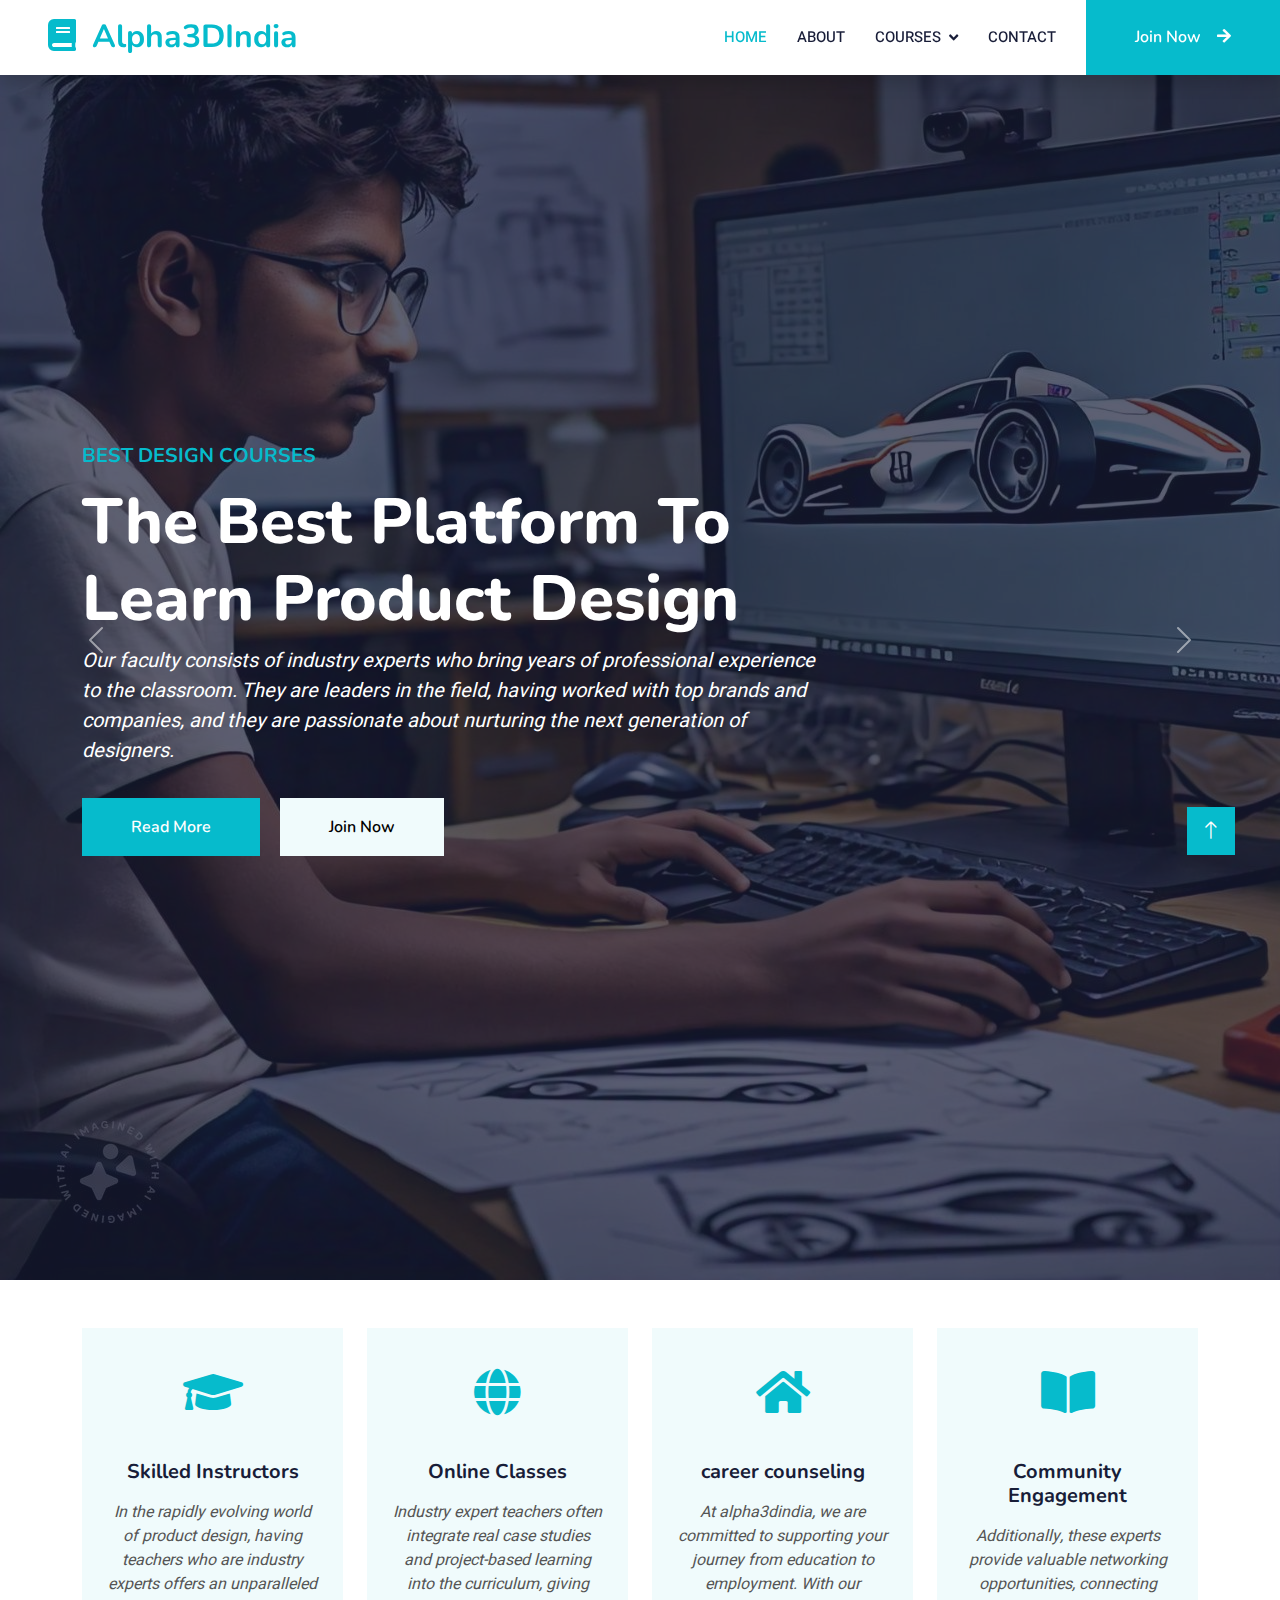
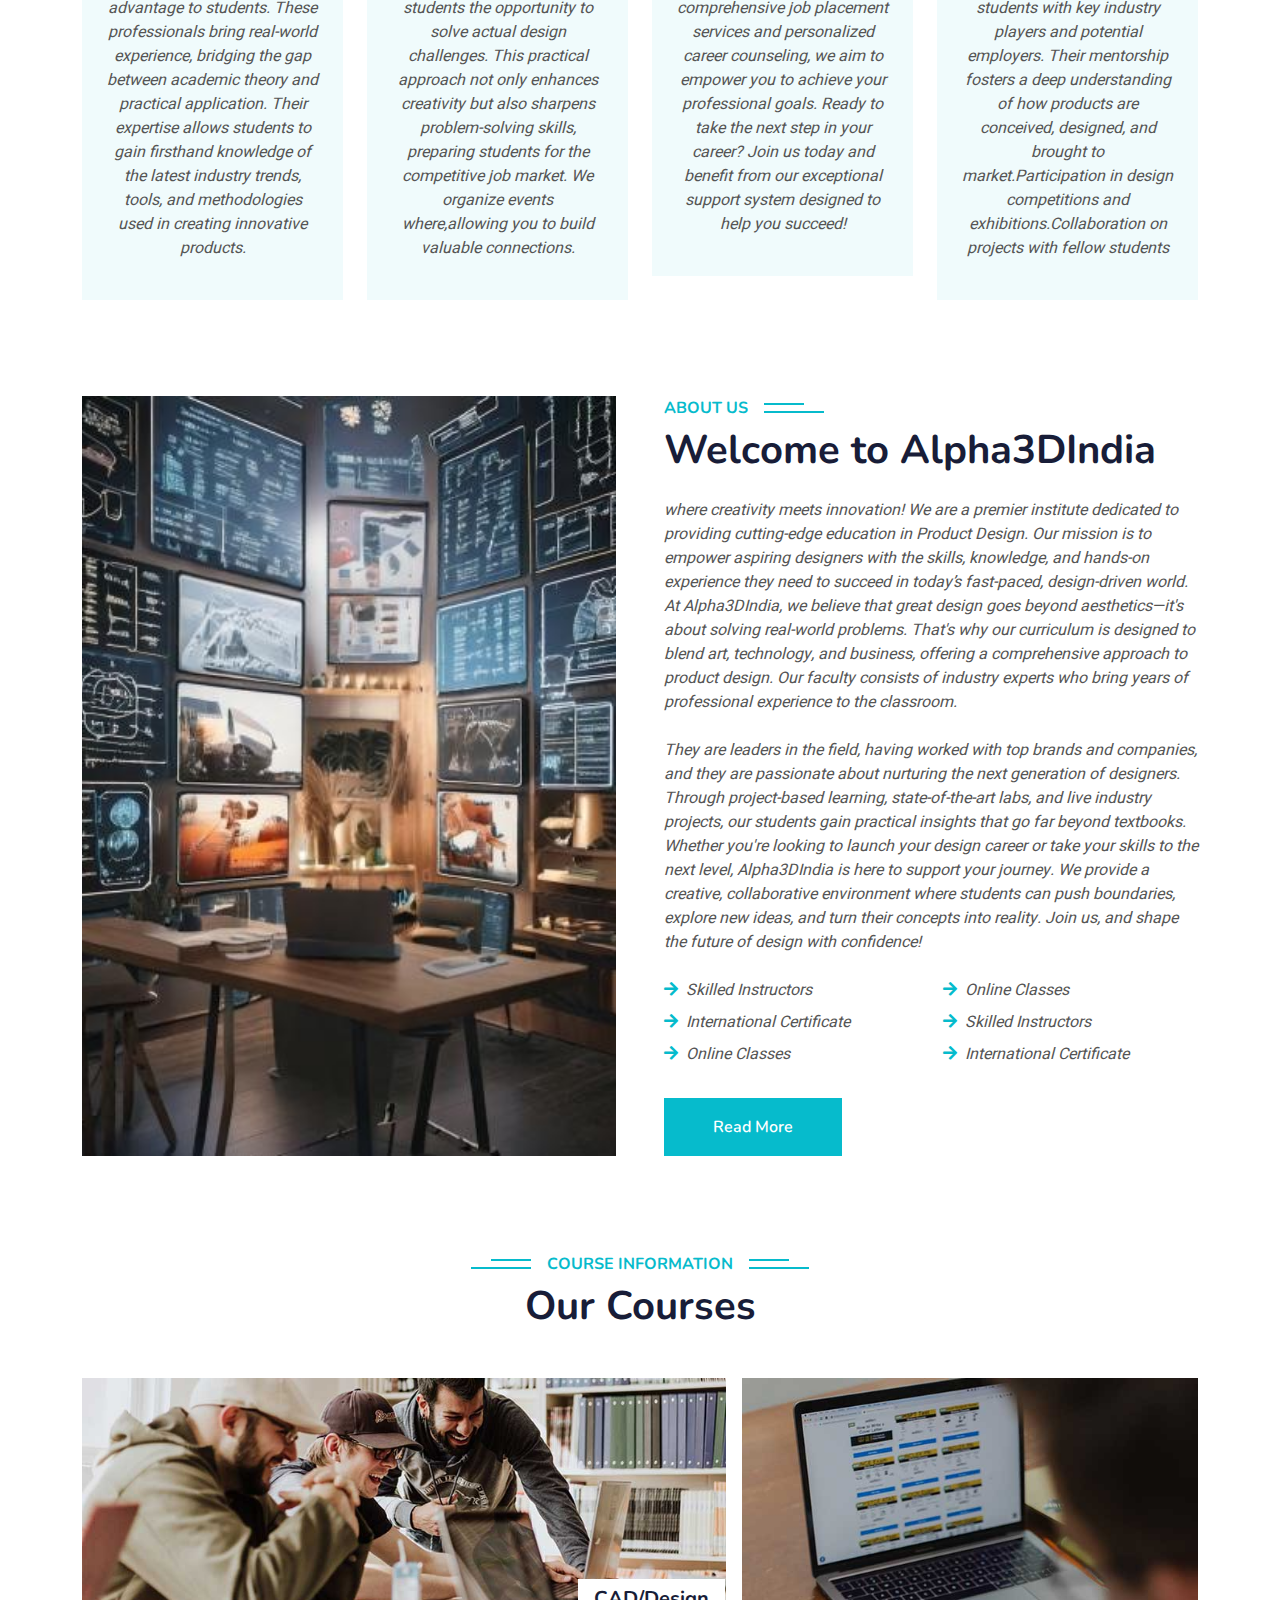
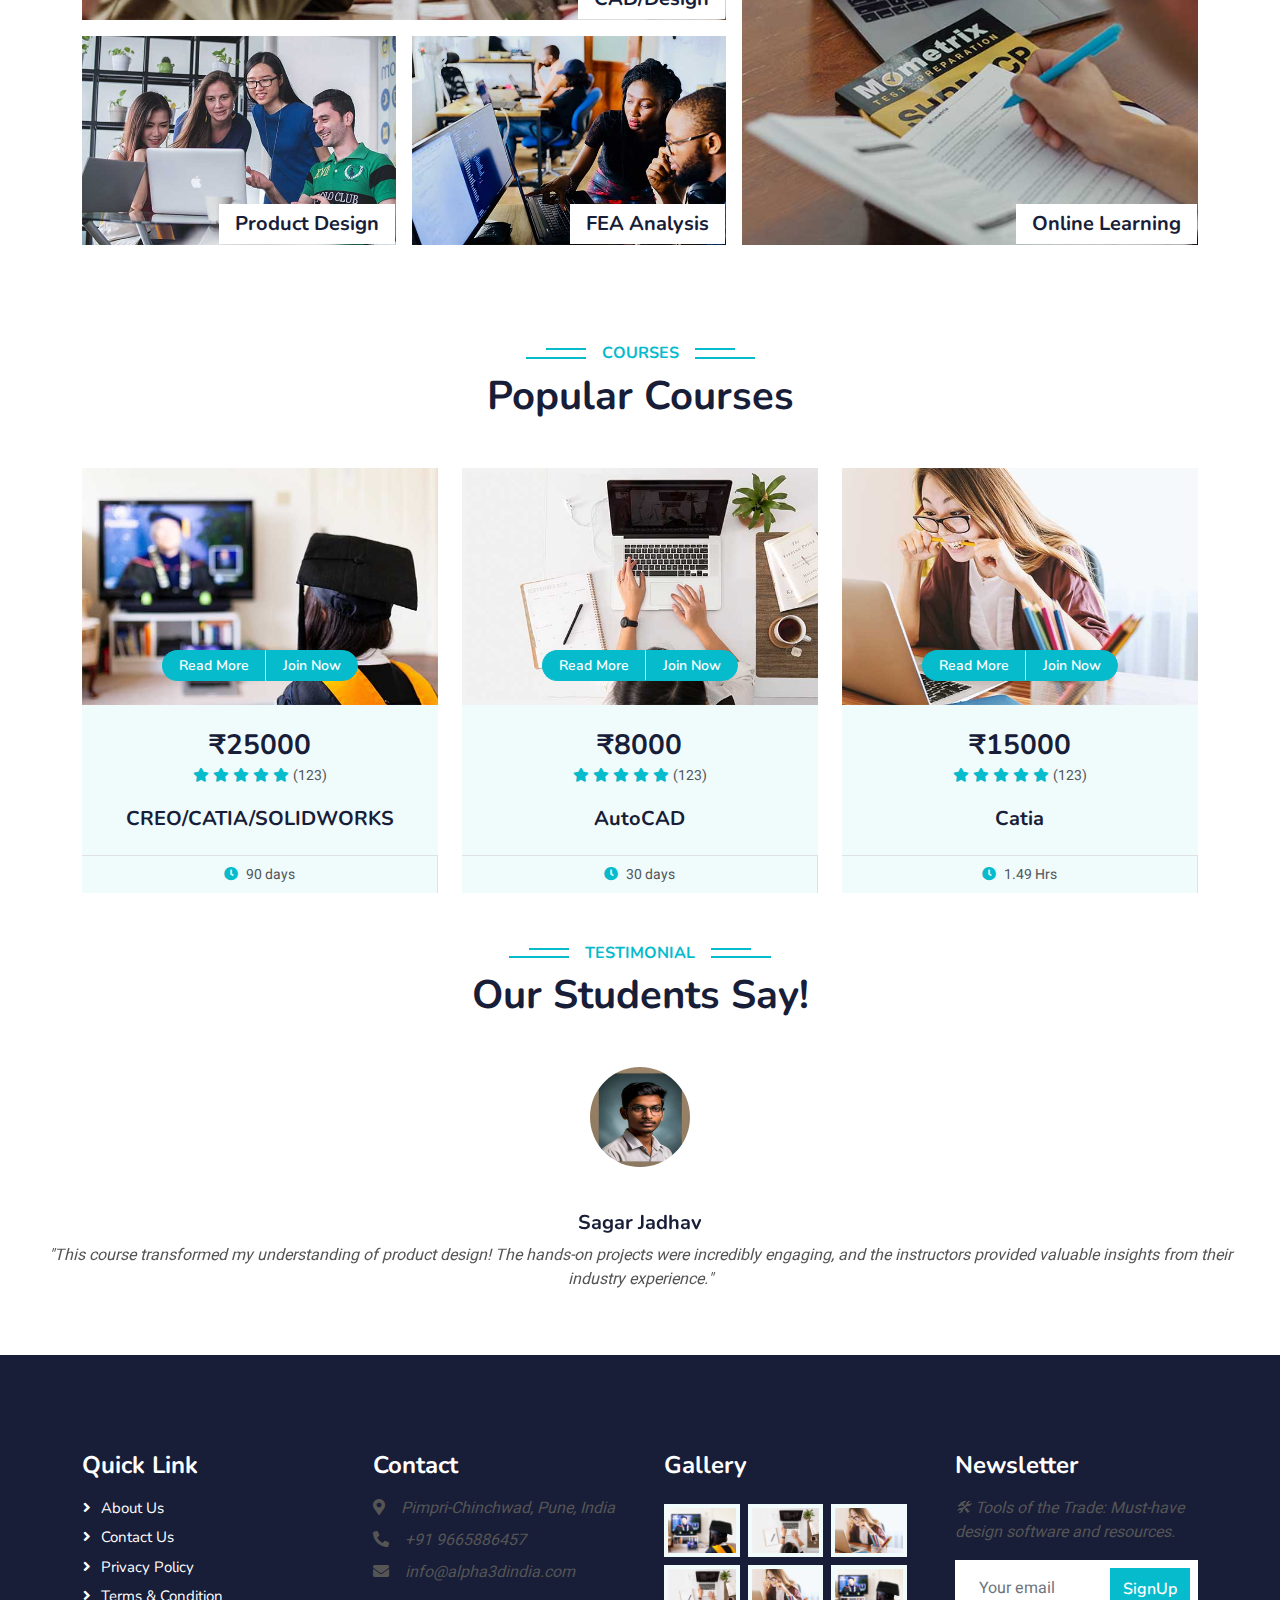
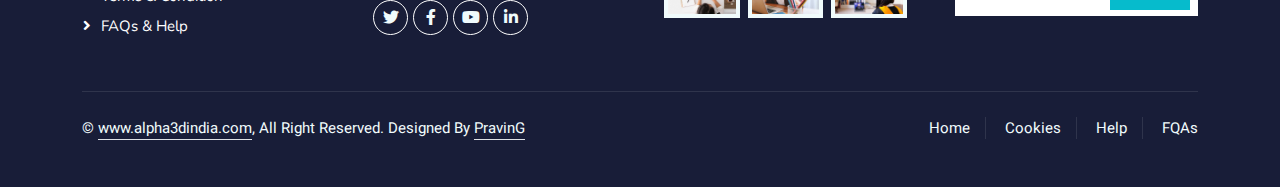
==== commit 25fe906b: "google form" ====
--- a/index.html
+++ b/index.html
@@ -4,6 +4,7 @@
 <head>
     <meta charset="utf-8">
     <title>Alpha3DIndia</title>
+    <link rel="icon" href="img/favicon-32x32.png" type="image/png">
     <meta content="width=device-width, initial-scale=1.0" name="viewport">
     <meta content="" name="keywords">
     <meta content="" name="description">
@@ -32,15 +33,7 @@
 </head>
 
 <body>
-    <!-- Spinner Start -->
-    <!-- <div id="spinner" class="show bg-white position-fixed translate-middle w-100 vh-100 top-50 start-50 d-flex align-items-center justify-content-center">
-        <div class="spinner-border text-primary" style="width: 3rem; height: 3rem;" role="status">
-            <span class="sr-only">Loading...</span>
-        </div>
-    </div> -->
-    <!-- Spinner End -->
-
-
+  
     <!-- Navbar Start -->
     <nav class="navbar navbar-expand-lg bg-white navbar-light shadow fixed-top p-0">
         <a href="index.html" class="navbar-brand d-flex align-items-center px-4 px-lg-5">
@@ -52,69 +45,38 @@
         <div class="collapse navbar-collapse" id="navbarCollapse">
             <div class="navbar-nav ms-auto p-4 p-lg-0">
                 <a href="index.html" class="nav-item nav-link active">Home</a>
-                <a href="about.html" class="nav-item nav-link">About</a>
-                <a href="courses.html" class="nav-item nav-link">Courses</a>
+                <a href="#about" class="nav-item nav-link">About</a>
+
                 <div class="nav-item dropdown">
-                    <a href="#" class="nav-link dropdown-toggle" data-bs-toggle="dropdown">Pages</a>
+                    <a href="#" class="nav-link dropdown-toggle" data-bs-toggle="dropdown">Courses</a>
                     <div class="dropdown-menu fade-down m-0">
-                        <a href="team.html" class="dropdown-item">Our Team</a>
-                        <a href="testimonial.html" class="dropdown-item">Testimonial</a>
-                        <a href="404.html" class="dropdown-item">404 Page</a>
-                    </div>
-                </div>
-                <a href="contact.html" class="nav-item nav-link">Contact</a>
-            </div>
-            <a href="" class="btn btn-primary py-4 px-lg-5 d-none d-lg-block">Join Now<i class="fa fa-arrow-right ms-3"></i></a>
+                        <a href="courses.html" class="dropdown-item">PTC Creo</a>
+                        <a href="testimonial.html" class="dropdown-item">Catia</a>
+                        <a href="404.html" class="dropdown-item">Auto CAD</a>
+                        <a href="404.html" class="dropdown-item" style="color: #06BBCC">show more courses</a>
+
+                    </div>
+                </div>
+                <a href="#contact" class="nav-item nav-link">Contact</a>
+            </div>
+            <a id="enquiryBtn" data-action="join" class="btn btn-primary py-4 px-lg-5 d-none d-lg-block">Join Now<i class="fa fa-arrow-right ms-3"></i></a>
         </div>
     </nav>
     <!-- Navbar End -->
 
-
-
-
-
-    <!-- Carousel Start -->
-    <!-- <div class="container-fluid p-0 mb-5">
-        <div class="owl-carousel header-carousel position-relative">
-            <div class="owl-carousel-item position-relative">
-                <img class="img-fluid" src="img/image1.jpg" alt="">
-                <div class="position-absolute top-0 start-0 w-100 h-100 d-flex align-items-center" style="background: rgba(24, 29, 56, .7);">
-                    <div class="container">
-                        <div class="row justify-content-start">
-                            <div class="col-sm-10 col-lg-8">
-                                <h5 class="text-primary text-uppercase mb-3 animated slideInDown">Best Design Courses</h5>
-                                <h1 class="display-3 text-white animated slideInDown">The Best Platform To Learn Product Design</h1>
-                                <p class="fs-5 text-white mb-4 pb-2">Our faculty consists of industry experts who bring years of professional experience to the classroom. They are leaders in the field, having worked with top brands and companies, and they are passionate about nurturing the next generation of designers. Through project-based learning, state-of-the-art labs, and live industry projects, our students gain practical insights that go far beyond textbooks.</p>
-                                <a href="" class="btn btn-primary py-md-3 px-md-5 me-3 animated slideInLeft">Read More</a>
-                                <a href="" class="btn btn-light py-md-3 px-md-5 animated slideInRight">Join Now</a>
-                            </div>
-                        </div>
-                    </div>
-                </div>
-            </div>
-            <div class="owl-carousel-item position-relative">
-                <img class="img-fluid" src="img/image2.jpg" alt="">
-                <div class="position-absolute top-0 start-0 w-100 h-100 d-flex align-items-center" style="background: rgba(24, 29, 56, .7);">
-                    <div class="container">
-                        <div class="row justify-content-start">
-                            <div class="col-sm-10 col-lg-8">
-                                <h5 class="text-primary text-uppercase mb-3 animated slideInDown">Best Design Courses</h5>
-                                <h1 class="display-3 text-white animated slideInDown">The Platform To Learn Product Design</h1>
-                                <p class="fs-5 text-white mb-4 pb-2">Our faculty consists of industry experts who bring years of professional experience to the classroom. They are leaders in the field, having worked with top brands and companies, and they are passionate about nurturing the next generation of designers. Through project-based learning, state-of-the-art labs, and live industry projects, our students gain practical insights that go far beyond textbooks</p>
-                                <a href="" class="btn btn-primary py-md-3 px-md-5 me-3 animated slideInLeft">Read More</a>
-                                <a href="" class="btn btn-light py-md-3 px-md-5 animated slideInRight">Join Now</a>
-                            </div>
-                        </div>
-                    </div>
-                </div>
-            </div>
-        </div>
-    </div> -->
-    <!-- Carousel End -->
-
-<!-- Carousel2 -->
+    <div id="enquiryPopup" style="display:none;">
+        <div style="background:white; padding:20px; border:1px solid #ccc; max-width: 600px; margin: auto; position: relative;">
+            <span id="closePopup" style="cursor:pointer; position:absolute; top:10px; right:30px; font-size:35px; color:red;">&times;</span>
+            <h2>Student Inquiry Form</h2>
+            <iframe src="https://docs.google.com/forms/d/e/1FAIpQLSfpXEy4q0eSW6PHAdIFx2g2RFifh7FMPodSnZ_IblKaYRIunQ/viewform?embedded=true" width="100%" height="500" frameborder="0" marginheight="0" marginwidth="0">Loading…</iframe>
+        </div>
+    </div>
+    
+    
+
+<!-- Carousel -->
 <!-- Carousel Start -->
-<div id="carouselExample" class="carousel slide" data-bs-ride="carousel" data-bs-interval="5000"  data-bs-pause="false">
+<div id="carouselExample" class="carousel slide" data-bs-ride="carousel" data-bs-interval="6000"  data-bs-pause="false">
     <div class="carousel-inner">
     
         <div class="carousel-item active"  >
@@ -124,13 +86,10 @@
                     <div class="row justify-content-start">
                         <div class="col-sm-10 col-lg-8">
                             <h5 class="text-primary text-uppercase mb-3">Best Design Courses</h5>
-                            <button type="button" class="btn btn-primary" data-bs-toggle="modal" data-bs-target="#studentFormModal">
-                                Fill Student Form
-                              </button>
                             <h1 class="display-3 text-white">The Best Platform To Learn Product Design</h1>
                             <p class="fs-5 text-white mb-4 pb-2">Our faculty consists of industry experts who bring years of professional experience to the classroom. They are leaders in the field, having worked with top brands and companies, and they are passionate about nurturing the next generation of designers.</p>
                             <a href="#" class="btn btn-primary py-md-3 px-md-5 me-3">Read More</a>
-                            <a href="#" class="btn btn-light py-md-3 px-md-5">Join Now</a>
+                            <a href="#"  data-action="join" class="btn btn-light py-md-3 px-md-5">Join Now</a>
                         </div>
                     </div>
                 </div>
@@ -143,11 +102,12 @@
                 <div class="container">
                     <div class="row justify-content-start">
                         <div class="col-sm-10 col-lg-8">
-                            <h5 class="text-primary text-uppercase mb-3">Best Design Courses</h5>
-                            <h1 class="display-3 text-white">The Platform To Learn Product Design</h1>
-                            <p class="fs-5 text-white mb-4 pb-2">Our faculty consists of industry experts who bring years of professional experience to the classroom. Through project-based learning, state-of-the-art labs, and live industry projects, our students gain practical insights that go far beyond textbooks.</p>
-                            <a href="#" class="btn btn-primary py-md-3 px-md-5 me-3">Read More</a>
-                            <a href="#" class="btn btn-light py-md-3 px-md-5">Join Now</a>
+                            <h5 class="text-primary text-uppercase mb-3">Ready to dive into Product Design</h5>
+                            <h1 class="display-3 text-white">Who Should Take Our Course..!!</h1>
+                            <p class="fs-5 text-white mb-8 pb-4"> • Students eager to enhance their CAD modeling and technical skills—this course will significantly strengthen your CV!</p>
+                            <p class="fs-5 text-white mb-4 pb-2"> • Professionals seeking to refine their skills and revisit the fundamentals of CAD modeling</p>
+                            <p class="fs-5 text-white mb-4 pb-2"> • Creative individuals with product design ideas who need the skills to bring their concepts to life in 2D, 3D, or both!</p>
+                            <p class="fs-5 text-white mb-4 pb-2"> • Anyone interested in acquiring new, highly sought-after technical skills to transition into a new industry.</p>
                         </div>
                     </div>
                 </div>
@@ -166,52 +126,6 @@
 </div>
 <!-- Carousel End -->
 
-<!-- popup form -->
-
-<div class="modal fade" id="studentFormModal" tabindex="-1" aria-labelledby="studentFormModalLabel" aria-hidden="true">
-    <div class="modal-dialog">
-      <div class="modal-content">
-        <div class="modal-header">
-          <h5 class="modal-title" id="studentFormModalLabel">Student Information</h5>
-          <button type="button" class="btn-close" data-bs-dismiss="modal" aria-label="Close"></button>
-        </div>
-        <div class="modal-body">
-          <form id="studentForm">
-            <div class="mb-3">
-              <label for="studentName" class="form-label">Name</label>
-              <input type="text" class="form-control" id="studentName" placeholder="Enter your name">
-            </div>
-            <div class="mb-3">
-              <label for="studentContact" class="form-label">Contact</label>
-              <input type="text" class="form-control" id="studentContact" placeholder="Enter your contact">
-            </div>
-            <div class="mb-3">
-              <label for="studentEducation" class="form-label">Education</label>
-              <input type="text" class="form-control" id="studentEducation" placeholder="Enter your education">
-            </div>
-            <div class="mb-3">
-              <label for="studentCourse" class="form-label">Course Interested In</label>
-              <input type="text" class="form-control" id="studentCourse" placeholder="Enter the course you're interested in">
-            </div>
-          </form>
-        </div>
-        <div class="modal-footer">
-          <button type="button" class="btn btn-secondary" data-bs-dismiss="modal">Close</button>
-          <button type="button" class="btn btn-primary" onclick="submitForm()">Submit</button>
-        </div>
-      </div>
-    </div>
-  </div>
-  
-
-
-
-
-
-
-
-
-
 
     <!-- Service Start -->
     <div class="container-xxl py-5">
@@ -231,7 +145,7 @@
                         <div class="p-4">
                             <i class="fa fa-3x fa-globe text-primary mb-4"></i>
                             <h5 class="mb-3">Online Classes</h5>
-                            <p>Industry expert teachers often integrate real case studies and project-based learning into the curriculum, giving students the opportunity to solve actual design challenges. This practical approach not only enhances creativity but also sharpens problem-solving skills, preparing students for the competitive job market.</p>
+                            <p>Industry expert teachers often integrate real case studies and project-based learning into the curriculum, giving students the opportunity to solve actual design challenges. This practical approach not only enhances creativity but also sharpens problem-solving skills, preparing students for the competitive job market. We organize events where,allowing you to build valuable connections.</p>
                         </div>
                     </div>
                 </div>
@@ -239,8 +153,10 @@
                     <div class="service-item text-center pt-3">
                         <div class="p-4">
                             <i class="fa fa-3x fa-home text-primary mb-4"></i>
-                            <h5 class="mb-3">Home Projects</h5>
-                            <p>Incorporating industry professionals as educators in product design ensures that students are equipped with the skills, mindset, and industry insight needed to succeed in a dynamic, design-driven world.</p>
+                            <h5 class="mb-3">career counseling</h5>
+                            <p>At alpha3dindia, we are committed to supporting your journey from education to employment. With our comprehensive job placement services and personalized career counseling, we aim to empower you to achieve your professional goals.
+
+                                Ready to take the next step in your career? Join us today and benefit from our exceptional support system designed to help you succeed!</p>
                         </div>
                     </div>
                 </div>
@@ -248,8 +164,8 @@
                     <div class="service-item text-center pt-3">
                         <div class="p-4">
                             <i class="fa fa-3x fa-book-open text-primary mb-4"></i>
-                            <h5 class="mb-3">Book Library</h5>
-                            <p>Additionally, these experts provide valuable networking opportunities, connecting students with key industry players and potential employers. Their mentorship fosters a deep understanding of how products are conceived, designed, and brought to market.</p>
+                            <h5 class="mb-3">Community Engagement</h5>
+                            <p>Additionally, these experts provide valuable networking opportunities, connecting students with key industry players and potential employers. Their mentorship fosters a deep understanding of how products are conceived, designed, and brought to market.Participation in design competitions and exhibitions.Collaboration on projects with fellow students</p>
                         </div>
                     </div>
                 </div>
@@ -260,7 +176,7 @@
 
 
     <!-- About Start -->
-    <div class="container-xxl py-5">
+    <div id="about" class="container-xxl py-5">
         <div class="container">
             <div class="row g-5">
                 <div class="col-lg-6 wow fadeInUp" data-wow-delay="0.1s" style="min-height: 400px;">
@@ -310,7 +226,7 @@
 
 
     <!-- Categories Start -->
-    <div class="container-xxl py-5 category">
+    <div  class="container-xxl py-5 category">
         <div class="container">
             <div class="text-center wow fadeInUp" data-wow-delay="0.1s">
                 <h6 class="section-title bg-white text-center text-primary px-3">Course Information</h6>
@@ -377,7 +293,7 @@
                             <img class="img-fluid" src="img/course-1.jpg" alt="">
                             <div class="w-100 d-flex justify-content-center position-absolute bottom-0 start-0 mb-4">
                                 <a href="#" class="flex-shrink-0 btn btn-sm btn-primary px-3 border-end" style="border-radius: 30px 0 0 30px;">Read More</a>
-                                <a href="#" class="flex-shrink-0 btn btn-sm btn-primary px-3" style="border-radius: 0 30px 30px 0;">Join Now</a>
+                                <a href="#" data-action="join" class="flex-shrink-0 btn btn-sm btn-primary px-3" style="border-radius: 0 30px 30px 0;">Join Now</a>
                             </div>
                         </div>
                         <div class="text-center p-4 pb-0">
@@ -393,9 +309,9 @@
                             <h5 class="mb-4">CREO/CATIA/SOLIDWORKS</h5>
                         </div>
                         <div class="d-flex border-top">
-                            <small class="flex-fill text-center border-end py-2"><i class="fa fa-user-tie text-primary me-2"></i>John Doe</small>
-                            <small class="flex-fill text-center border-end py-2"><i class="fa fa-clock text-primary me-2"></i>1.49 Hrs</small>
-                            <small class="flex-fill text-center py-2"><i class="fa fa-user text-primary me-2"></i>30 Students</small>
+                            
+                            <small class="flex-fill text-center border-end py-2"><i class="fa fa-clock text-primary me-2"></i>90 days</small>
+                           
                         </div>
                     </div>
                 </div>
@@ -405,7 +321,7 @@
                             <img class="img-fluid" src="img/course-2.jpg" alt="">
                             <div class="w-100 d-flex justify-content-center position-absolute bottom-0 start-0 mb-4">
                                 <a href="#" class="flex-shrink-0 btn btn-sm btn-primary px-3 border-end" style="border-radius: 30px 0 0 30px;">Read More</a>
-                                <a href="#" class="flex-shrink-0 btn btn-sm btn-primary px-3" style="border-radius: 0 30px 30px 0;">Join Now</a>
+                                <a href="#" data-action="join" class="flex-shrink-0 btn btn-sm btn-primary px-3" style="border-radius: 0 30px 30px 0;">Join Now</a>
                             </div>
                         </div>
                         <div class="text-center p-4 pb-0">
@@ -421,9 +337,9 @@
                             <h5 class="mb-4">AutoCAD</h5>
                         </div>
                         <div class="d-flex border-top">
-                            <small class="flex-fill text-center border-end py-2"><i class="fa fa-user-tie text-primary me-2"></i>John Doe</small>
-                            <small class="flex-fill text-center border-end py-2"><i class="fa fa-clock text-primary me-2"></i>1.49 Hrs</small>
-                            <small class="flex-fill text-center py-2"><i class="fa fa-user text-primary me-2"></i>30 Students</small>
+                           
+                            <small class="flex-fill text-center border-end py-2"><i class="fa fa-clock text-primary me-2"></i>30 days</small>
+                            
                         </div>
                     </div>
                 </div>
@@ -433,7 +349,7 @@
                             <img class="img-fluid" src="img/course-3.jpg" alt="">
                             <div class="w-100 d-flex justify-content-center position-absolute bottom-0 start-0 mb-4">
                                 <a href="#" class="flex-shrink-0 btn btn-sm btn-primary px-3 border-end" style="border-radius: 30px 0 0 30px;">Read More</a>
-                                <a href="#" class="flex-shrink-0 btn btn-sm btn-primary px-3" style="border-radius: 0 30px 30px 0;">Join Now</a>
+                                <a href="#" data-action="join" class="flex-shrink-0 btn btn-sm btn-primary px-3" style="border-radius: 0 30px 30px 0;">Join Now</a>
                             </div>
                         </div>
                         <div class="text-center p-4 pb-0">
@@ -449,9 +365,9 @@
                             <h5 class="mb-4">Catia</h5>
                         </div>
                         <div class="d-flex border-top">
-                            <small class="flex-fill text-center border-end py-2"><i class="fa fa-user-tie text-primary me-2"></i>John Doe</small>
+                            
                             <small class="flex-fill text-center border-end py-2"><i class="fa fa-clock text-primary me-2"></i>1.49 Hrs</small>
-                            <small class="flex-fill text-center py-2"><i class="fa fa-user text-primary me-2"></i>30 Students</small>
+                           
                         </div>
                     </div>
                 </div>
@@ -461,137 +377,40 @@
     <!-- Courses End -->
 
 
-    <!-- Team Start -->
-    <div class="container-xxl py-5">
-        <div class="container">
-            <div class="text-center wow fadeInUp" data-wow-delay="0.1s">
-                <h6 class="section-title bg-white text-center text-primary px-3">Instructors</h6>
-                <h1 class="mb-5">Expert Instructors</h1>
-            </div>
-            <div class="row g-4">
-                <div class="col-lg-3 col-md-6 wow fadeInUp" data-wow-delay="0.1s">
-                    <div class="team-item bg-light">
-                        <div class="overflow-hidden">
-                            <img class="img-fluid" src="img/team-1.jpg" alt="">
-                        </div>
-                        <div class="position-relative d-flex justify-content-center" style="margin-top: -23px;">
-                            <div class="bg-light d-flex justify-content-center pt-2 px-1">
-                                <a class="btn btn-sm-square btn-primary mx-1" href=""><i class="fab fa-facebook-f"></i></a>
-                                <a class="btn btn-sm-square btn-primary mx-1" href=""><i class="fab fa-twitter"></i></a>
-                                <a class="btn btn-sm-square btn-primary mx-1" href=""><i class="fab fa-instagram"></i></a>
-                            </div>
-                        </div>
-                        <div class="text-center p-4">
-                            <h5 class="mb-0">Instructor Name</h5>
-                            <small>Designation</small>
-                        </div>
-                    </div>
-                </div>
-                <div class="col-lg-3 col-md-6 wow fadeInUp" data-wow-delay="0.3s">
-                    <div class="team-item bg-light">
-                        <div class="overflow-hidden">
-                            <img class="img-fluid" src="img/team-2.jpg" alt="">
-                        </div>
-                        <div class="position-relative d-flex justify-content-center" style="margin-top: -23px;">
-                            <div class="bg-light d-flex justify-content-center pt-2 px-1">
-                                <a class="btn btn-sm-square btn-primary mx-1" href=""><i class="fab fa-facebook-f"></i></a>
-                                <a class="btn btn-sm-square btn-primary mx-1" href=""><i class="fab fa-twitter"></i></a>
-                                <a class="btn btn-sm-square btn-primary mx-1" href=""><i class="fab fa-instagram"></i></a>
-                            </div>
-                        </div>
-                        <div class="text-center p-4">
-                            <h5 class="mb-0">Instructor Name</h5>
-                            <small>Designation</small>
-                        </div>
-                    </div>
-                </div>
-                <div class="col-lg-3 col-md-6 wow fadeInUp" data-wow-delay="0.5s">
-                    <div class="team-item bg-light">
-                        <div class="overflow-hidden">
-                            <img class="img-fluid" src="img/team-3.jpg" alt="">
-                        </div>
-                        <div class="position-relative d-flex justify-content-center" style="margin-top: -23px;">
-                            <div class="bg-light d-flex justify-content-center pt-2 px-1">
-                                <a class="btn btn-sm-square btn-primary mx-1" href=""><i class="fab fa-facebook-f"></i></a>
-                                <a class="btn btn-sm-square btn-primary mx-1" href=""><i class="fab fa-twitter"></i></a>
-                                <a class="btn btn-sm-square btn-primary mx-1" href=""><i class="fab fa-instagram"></i></a>
-                            </div>
-                        </div>
-                        <div class="text-center p-4">
-                            <h5 class="mb-0">Instructor Name</h5>
-                            <small>Designation</small>
-                        </div>
-                    </div>
-                </div>
-                <div class="col-lg-3 col-md-6 wow fadeInUp" data-wow-delay="0.7s">
-                    <div class="team-item bg-light">
-                        <div class="overflow-hidden">
-                            <img class="img-fluid" src="img/team-4.jpg" alt="">
-                        </div>
-                        <div class="position-relative d-flex justify-content-center" style="margin-top: -23px;">
-                            <div class="bg-light d-flex justify-content-center pt-2 px-1">
-                                <a class="btn btn-sm-square btn-primary mx-1" href=""><i class="fab fa-facebook-f"></i></a>
-                                <a class="btn btn-sm-square btn-primary mx-1" href=""><i class="fab fa-twitter"></i></a>
-                                <a class="btn btn-sm-square btn-primary mx-1" href=""><i class="fab fa-instagram"></i></a>
-                            </div>
-                        </div>
-                        <div class="text-center p-4">
-                            <h5 class="mb-0">Instructor Name</h5>
-                            <small>Designation</small>
-                        </div>
-                    </div>
-                </div>
-            </div>
-        </div>
-    </div>
-    <!-- Team End -->
-
-
-    <!-- Testimonial Start -->
-    <div class="container-xxl py-5 wow fadeInUp" data-wow-delay="0.1s">
-        <div class="container">
-            <div class="text-center">
-                <h6 class="section-title bg-white text-center text-primary px-3">Testimonial</h6>
-                <h1 class="mb-5">Our Students Say!</h1>
-            </div>
-            <div class="owl-carousel testimonial-carousel position-relative">
-                <div class="testimonial-item text-center">
-                    <img class="border rounded-circle p-2 mx-auto mb-3" src="img/testimonial-1.jpg" style="width: 80px; height: 80px;">
-                    <h5 class="mb-0">Client Name</h5>
-                    <p>Profession</p>
-                    <div class="testimonial-text bg-light text-center p-4">
-                    <p class="mb-0">Tempor erat elitr rebum at clita. Diam dolor diam ipsum sit diam amet diam et eos. Clita erat ipsum et lorem et sit.</p>
-                    </div>
-                </div>
-                <div class="testimonial-item text-center">
-                    <img class="border rounded-circle p-2 mx-auto mb-3" src="img/testimonial-2.jpg" style="width: 80px; height: 80px;">
-                    <h5 class="mb-0">Client Name</h5>
-                    <p>Profession</p>
-                    <div class="testimonial-text bg-light text-center p-4">
-                    <p class="mb-0">Tempor erat elitr rebum at clita. Diam dolor diam ipsum sit diam amet diam et eos. Clita erat ipsum et lorem et sit.</p>
-                    </div>
-                </div>
-                <div class="testimonial-item text-center">
-                    <img class="border rounded-circle p-2 mx-auto mb-3" src="img/testimonial-3.jpg" style="width: 80px; height: 80px;">
-                    <h5 class="mb-0">Client Name</h5>
-                    <p>Profession</p>
-                    <div class="testimonial-text bg-light text-center p-4">
-                    <p class="mb-0">Tempor erat elitr rebum at clita. Diam dolor diam ipsum sit diam amet diam et eos. Clita erat ipsum et lorem et sit.</p>
-                    </div>
-                </div>
-                <div class="testimonial-item text-center">
-                    <img class="border rounded-circle p-2 mx-auto mb-3" src="img/testimonial-4.jpg" style="width: 80px; height: 80px;">
-                    <h5 class="mb-0">Client Name</h5>
-                    <p>Profession</p>
-                    <div class="testimonial-text bg-light text-center p-4">
-                    <p class="mb-0">Tempor erat elitr rebum at clita. Diam dolor diam ipsum sit diam amet diam et eos. Clita erat ipsum et lorem et sit.</p>
-                    </div>
-                </div>
-            </div>
-        </div>
-    </div>
-    <!-- Testimonial End -->
         
+
+    <div id="testimonialCarousel" class="carousel slide" data-bs-ride="carousel" data-bs-interval="2000">
+        <div class="text-center">
+            <h6 class="section-title bg-white text-center text-primary px-3">Testimonial</h6>
+            <h1 class="mb-5">Our Students Say!</h1>
+        </div>
+        <div class="carousel-inner">
+            <div class="carousel-item active text-center">
+                <img src="/img/testimonial-1.jpg" class="rounded-circle mb-4" alt="Student 1" style="width: 100px; height: 100px;">
+                <h5>Sagar Jadhav</h5>
+                <p class="px-4">"This course transformed my understanding of product design! The hands-on projects were incredibly engaging, and the instructors provided valuable insights from their industry experience."</p>
+            </div>
+            <div class="carousel-item text-center">
+                <img src="img/testimonial-2.jpg" class="rounded-circle mb-4" alt="Student 2" style="width: 100px; height: 100px;">
+                <h5>Amar Sinha</h5>
+                <p class="px-4">"The course covered a wide range of topics, from CAD modeling to user experience design. I appreciated the balance between theory and practical application."</p>
+            </div>
+            <div class="carousel-item text-center">
+                <img src="img/testimonial-3.jpg" class="rounded-circle mb-4" alt="Student 3" style="width: 100px; height: 100px;">
+                <h5>rohan Parekh</h5>
+                <p class="px-4">"I loved every minute of this course! The collaborative environment fostered creativity, and I enjoyed working on group projects."</p>
+            </div>
+        </div>
+        <button class="carousel-control-prev" type="button" data-bs-target="#testimonialCarousel" data-bs-slide="prev">
+            <span class="carousel-control-prev-icon" aria-hidden="true"></span>
+            <span class="visually-hidden">Previous</span>
+        </button>
+        <button class="carousel-control-next" type="button" data-bs-target="#testimonialCarousel" data-bs-slide="next">
+            <span class="carousel-control-next-icon" aria-hidden="true"></span>
+            <span class="visually-hidden">Next</span>
+        </button>
+    </div>
+    
 
     <!-- Footer Start -->
     <div class="container-fluid bg-dark text-light footer pt-5 mt-5 wow fadeIn" data-wow-delay="0.1s">
@@ -610,11 +429,11 @@
 
 
                 </div>
-                <div class="col-lg-3 col-md-6">
+                <div id="contact" class="col-lg-3 col-md-6">
                     <h4 class="text-white mb-3">Contact</h4>
-                    <p class="mb-2"><i class="fa fa-map-marker-alt me-3"></i>123 Street, New York, USA</p>
-                    <p class="mb-2"><i class="fa fa-phone-alt me-3"></i>+012 345 67890</p>
-                    <p class="mb-2"><i class="fa fa-envelope me-3"></i>info@example.com</p>
+                    <p class="mb-2"><i class="fa fa-map-marker-alt me-3"></i>Pimpri-Chinchwad, Pune, India</p>
+                    <p class="mb-2"><i class="fa fa-phone-alt me-3"></i>+91 9665886457</p>
+                    <p class="mb-2"><i class="fa fa-envelope me-3"></i>info@alpha3dindia.com</p>
                     <div class="d-flex pt-2">
                         <a class="btn btn-outline-light btn-social" href=""><i class="fab fa-twitter"></i></a>
                         <a class="btn btn-outline-light btn-social" href=""><i class="fab fa-facebook-f"></i></a>
@@ -647,7 +466,7 @@
                 </div>
                 <div class="col-lg-3 col-md-6">
                     <h4 class="text-white mb-3">Newsletter</h4>
-                    <p>Dolor amet sit justo amet elitr clita ipsum elitr est.</p>
+                    <p>🛠 Tools of the Trade: Must-have design software and resources.</p>
                     <div class="position-relative mx-auto" style="max-width: 400px;">
                         <input class="form-control border-0 w-100 py-3 ps-4 pe-5" type="text" placeholder="Your email">
                         <button type="button" class="btn btn-primary py-2 position-absolute top-0 end-0 mt-2 me-2">SignUp</button>
@@ -655,17 +474,14 @@
                 </div>
             </div>
         </div>
-        <!-- Section where the admin data will be displayed -->
-<div id="adminDataDisplay" class="mt-3" style="display: none;"></div>
         <div class="container">
             <div class="copyright">
                 <div class="row">
                     <div class="col-md-6 text-center text-md-start mb-3 mb-md-0">
-                        &copy; <a class="border-bottom" href="#">Your Site Name</a>, All Right Reserved.
-
-                        <!--/*** This template is free as long as you keep the footer author’s credit link/attribution link/backlink. If you'd like to use the template without the footer author’s credit link/attribution link/backlink, you can purchase the Credit Removal License from "https://htmlcodex.com/credit-removal". Thank you for your support. ***/-->
-                        Designed By <a class="border-bottom" href="https://htmlcodex.com">HTML Codex</a><br><br>
-                        Distributed By <a class="border-bottom" href="https://themewagon.com">ThemeWagon</a>
+                        &copy; <a class="border-bottom" href="#">www.alpha3dindia.com</a>, All Right Reserved.
+
+                        Designed By <a class="border-bottom" href="">PravinG</a><br><br>
+                       
                     </div>
                     <div class="col-md-6 text-center text-md-end">
                         <div class="footer-menu">
@@ -714,111 +530,48 @@
             });
         });
         </script>
-<!-- popup form script -->
+
+  
+<!-- join buttion function -->
+<!-- <script>
+    document.getElementById("enquiryBtn").onclick = function() {
+        document.getElementById("enquiryPopup").style.display = "block";
+    }
+    document.getElementById("closePopup").onclick = function() {
+        document.getElementById("enquiryPopup").style.display = "none";
+    }
+</script> -->
 
 <script>
-    function submitForm() {
-      const name = document.getElementById('studentName').value;
-      const contact = document.getElementById('studentContact').value;
-      const education = document.getElementById('studentEducation').value;
-      const course = document.getElementById('studentCourse').value;
-  
-      if (name && contact && education && course) {
-        // Store form data in local storage
-        const formData = { name, contact, education, course };
-        let existingData = JSON.parse(localStorage.getItem('studentData')) || [];
-        existingData.push(formData);
-        localStorage.setItem('studentData', JSON.stringify(existingData));
-  
-        alert('Form submitted successfully!');
-        document.getElementById('studentForm').reset();
-  
-        // Close the modal
-        var modalEl = document.querySelector('#studentFormModal');
-        var modal = bootstrap.Modal.getInstance(modalEl);
-        modal.hide();
-      } else {
-        alert('Please fill out all the fields!');
-      }
+    // Function to show the popup
+    function showPopup() {
+        document.getElementById("enquiryPopup").style.display = "block";
     }
-  </script>
-  
-  
-
-<!-- popup data show and  key combination (Ctrl+Shift+A) -->
-<script>
-    function adminLogin() {
-      const password = prompt("Enter admin password:");
-      if (password === "admin123") {  // Replace with your chosen password
-        displayStudentData();
-      } else {
-        alert("Incorrect password!");
-      }
-    }
-  
-    function displayStudentData() {
-      const storedData = JSON.parse(localStorage.getItem('studentData'));
-      const adminDataDisplay = document.getElementById('adminDataDisplay');
-  
-      if (storedData && storedData.length > 0) {
-        adminDataDisplay.style.display = 'block';
-        adminDataDisplay.innerHTML = '<h3>Submitted Student Data:</h3>';
-        storedData.forEach((data, index) => {
-          adminDataDisplay.innerHTML += `
-            <p><strong>Student ${index + 1}:</strong></p>
-            <p><strong>Name:</strong> ${data.name}</p>
-            <p><strong>Contact:</strong> ${data.contact}</p>
-            <p><strong>Education:</strong> ${data.education}</p>
-            <p><strong>Course Interested In:</strong> ${data.course}</p><hr>`;
+
+    // Get all "Join Now" buttons with data-action attribute and add click event listeners
+    const joinNowButtons = document.querySelectorAll('[data-action="join"]');
+    joinNowButtons.forEach(button => {
+        button.onclick = showPopup;
+    });
+
+    // Close popup functionality
+    document.getElementById("closePopup").onclick = function() {
+        document.getElementById("enquiryPopup").style.display = "none";
+    };
+
+    // Form submission handling
+    const iframe = document.getElementById("googleForm");
+    iframe.onload = function() {
+        const iframeWindow = iframe.contentWindow;
+
+        // Listen for the form submission
+        iframeWindow.addEventListener('submit', function(event) {
+            event.preventDefault(); // Prevent default form submission
+            document.getElementById("enquiryPopup").style.display = "none"; // Close the popup
+            document.getElementById("thankYouMessage").style.display = "block"; // Show thank you message
         });
-      } else {
-        adminDataDisplay.innerHTML = '<p>No data available</p>';
-      }
-    }
-  </script>
-  
-
-
-  <script>
-    // Show hidden button on key combination (Ctrl+Shift+A)
-    document.addEventListener('keydown', function(event) {
-      if (event.ctrlKey && event.shiftKey  && event.code === 'KeyA') {
-        document.getElementById('adminHiddenButton').style.display = 'block';
-      }
-    });
-  
-    // Admin login and data display
-    function adminLogin() {
-      const password = prompt("Enter admin password:");
-      if (password === "admin123") {  // Replace with your chosen password
-        displayStudentData();
-      } else {
-        alert("Incorrect password!");
-      }
-    }
-  
-    // Display stored student data
-    function displayStudentData() {
-      const storedData = JSON.parse(localStorage.getItem('studentData'));
-      const adminDataDisplay = document.getElementById('adminDataDisplay');
-  
-      if (storedData && storedData.length > 0) {
-        adminDataDisplay.style.display = 'block';
-        adminDataDisplay.innerHTML = '<h3>Submitted Student Data:</h3>';
-        storedData.forEach((data, index) => {
-          adminDataDisplay.innerHTML += `
-            <p><strong>Student ${index + 1}:</strong></p>
-            <p><strong>Name:</strong> ${data.name}</p>
-            <p><strong>Contact:</strong> ${data.contact}</p>
-            <p><strong>Education:</strong> ${data.education}</p>
-            <p><strong>Course Interested In:</strong> ${data.course}</p><hr>`;
-        });
-      } else {
-        adminDataDisplay.innerHTML = '<p>No data available</p>';
-      }
-    }
-  </script>
-  
+    };
+</script>
 
 
 
@@ -845,6 +598,7 @@
     
 
     <!-- JavaScript Libraries -->
+    
     <script src="https://code.jquery.com/jquery-3.4.1.min.js"></script>
     <script src="https://cdn.jsdelivr.net/npm/bootstrap@5.0.0/dist/js/bootstrap.bundle.min.js"></script>
     <script src="lib/wow/wow.min.js"></script>
--- a/css/style.css
+++ b/css/style.css
@@ -294,77 +294,6 @@
 }
 
 
-/*** Testimonial ***/
-.testimonial-carousel::before {
-    position: absolute;
-    content: "";
-    top: 0;
-    left: 0;
-    height: 100%;
-    width: 0;
-    background: linear-gradient(to right, rgba(255, 255, 255, 1) 0%, rgba(255, 255, 255, 0) 100%);
-    z-index: 1;
-}
-
-.testimonial-carousel::after {
-    position: absolute;
-    content: "";
-    top: 0;
-    right: 0;
-    height: 100%;
-    width: 0;
-    background: linear-gradient(to left, rgba(255, 255, 255, 1) 0%, rgba(255, 255, 255, 0) 100%);
-    z-index: 1;
-}
-
-@media (min-width: 768px) {
-    .testimonial-carousel::before,
-    .testimonial-carousel::after {
-        width: 200px;
-    }
-}
-
-@media (min-width: 992px) {
-    .testimonial-carousel::before,
-    .testimonial-carousel::after {
-        width: 300px;
-    }
-}
-
-.testimonial-carousel .owl-item .testimonial-text,
-.testimonial-carousel .owl-item.center .testimonial-text * {
-    transition: .5s;
-}
-
-.testimonial-carousel .owl-item.center .testimonial-text {
-    background: var(--primary) !important;
-}
-
-.testimonial-carousel .owl-item.center .testimonial-text * {
-    color: #FFFFFF !important;
-}
-
-.testimonial-carousel .owl-dots {
-    margin-top: 24px;
-    display: flex;
-    align-items: flex-end;
-    justify-content: center;
-}
-
-.testimonial-carousel .owl-dot {
-    position: relative;
-    display: inline-block;
-    margin: 0 5px;
-    width: 15px;
-    height: 15px;
-    border: 1px solid #CCCCCC;
-    transition: .5s;
-}
-
-.testimonial-carousel .owl-dot.active {
-    background: var(--primary);
-    border-color: var(--primary);
-}
 
 
 /*** Footer ***/
@@ -438,15 +367,38 @@
     top: 0;
     left: 0;
     right: 0;
-    z-index: 1000; /* Ensure the navbar stays on top of other elements */
+    z-index: 1000; 
 }
 
 .testimonial-item {
-    display: inline-block; /* Ensure items are inline */
-    width: calc(100% / 3); /* Adjust this based on the number of items */
-    box-sizing: border-box; /* Ensure padding and margins are included in width */
+    display: inline-block; 
+    width: calc(100% / 3); 
+    box-sizing: border-box; 
 }
 
 body {
-    user-select: none; /* Prevents text selection */
-}+    user-select: none; 
+}
+
+
+h5 {
+    font-weight: bold;
+    margin-top: 20px;
+}
+
+p {
+    font-style: italic;
+    color: #555;
+}
+#enquiryPopup {
+    position: fixed;
+    left: 0;
+    top: 0;
+    width: 100%;
+    height: 100%;
+    background: rgba(0,0,0,0.5);
+    z-index: 1000;
+    display: flex;
+    justify-content: center;
+    align-items: center;
+}
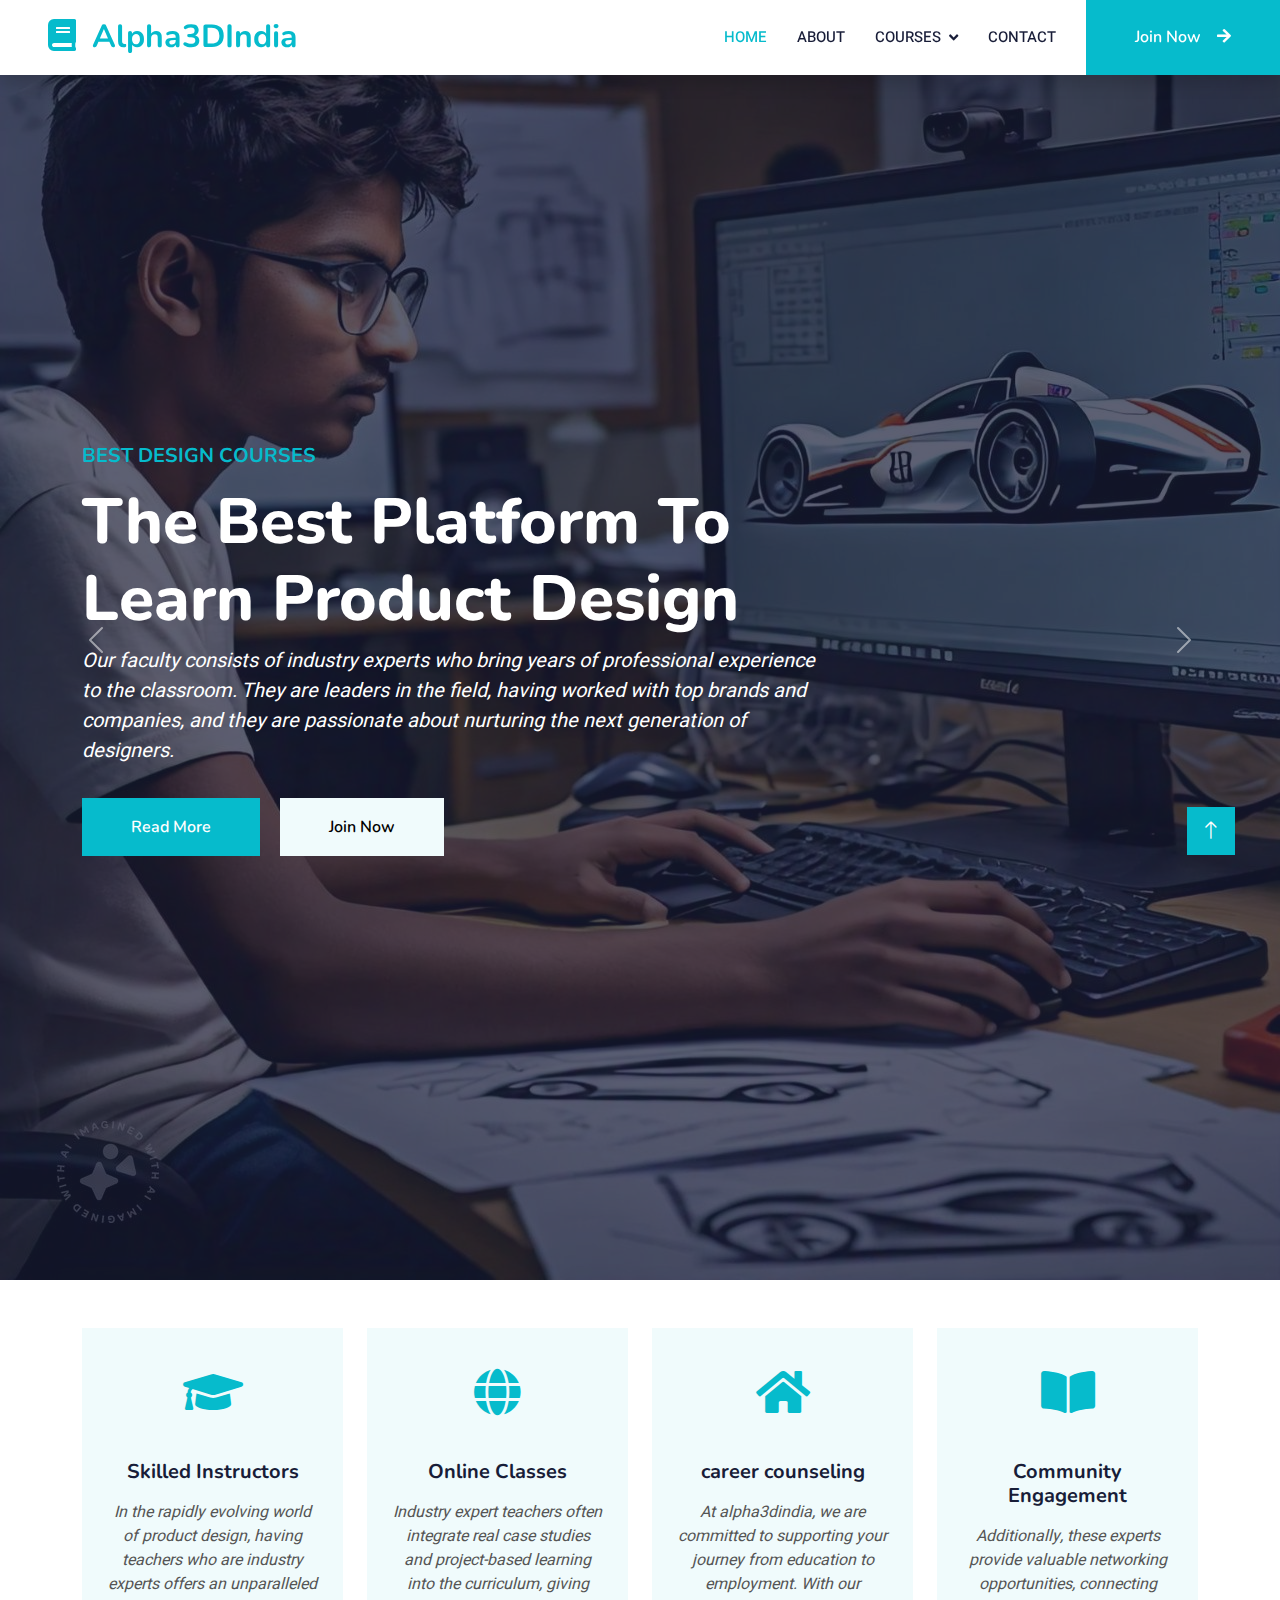
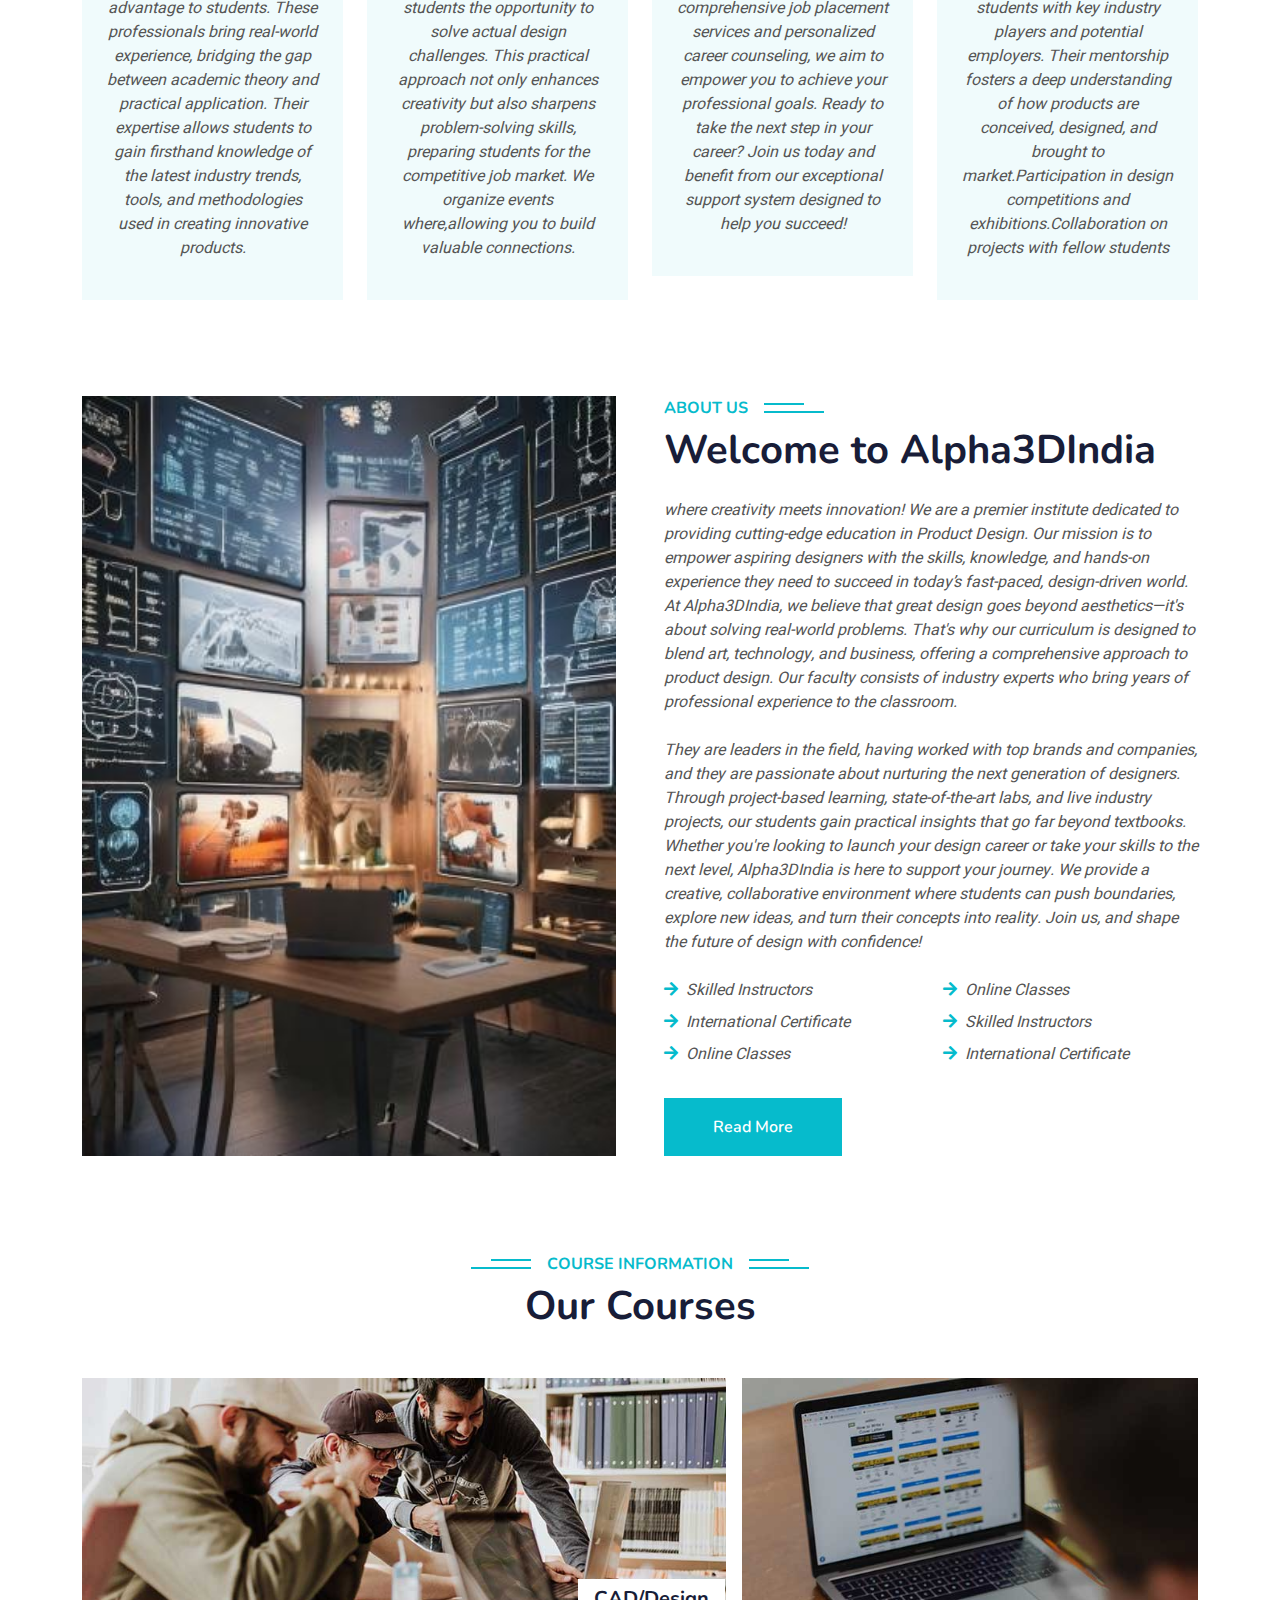
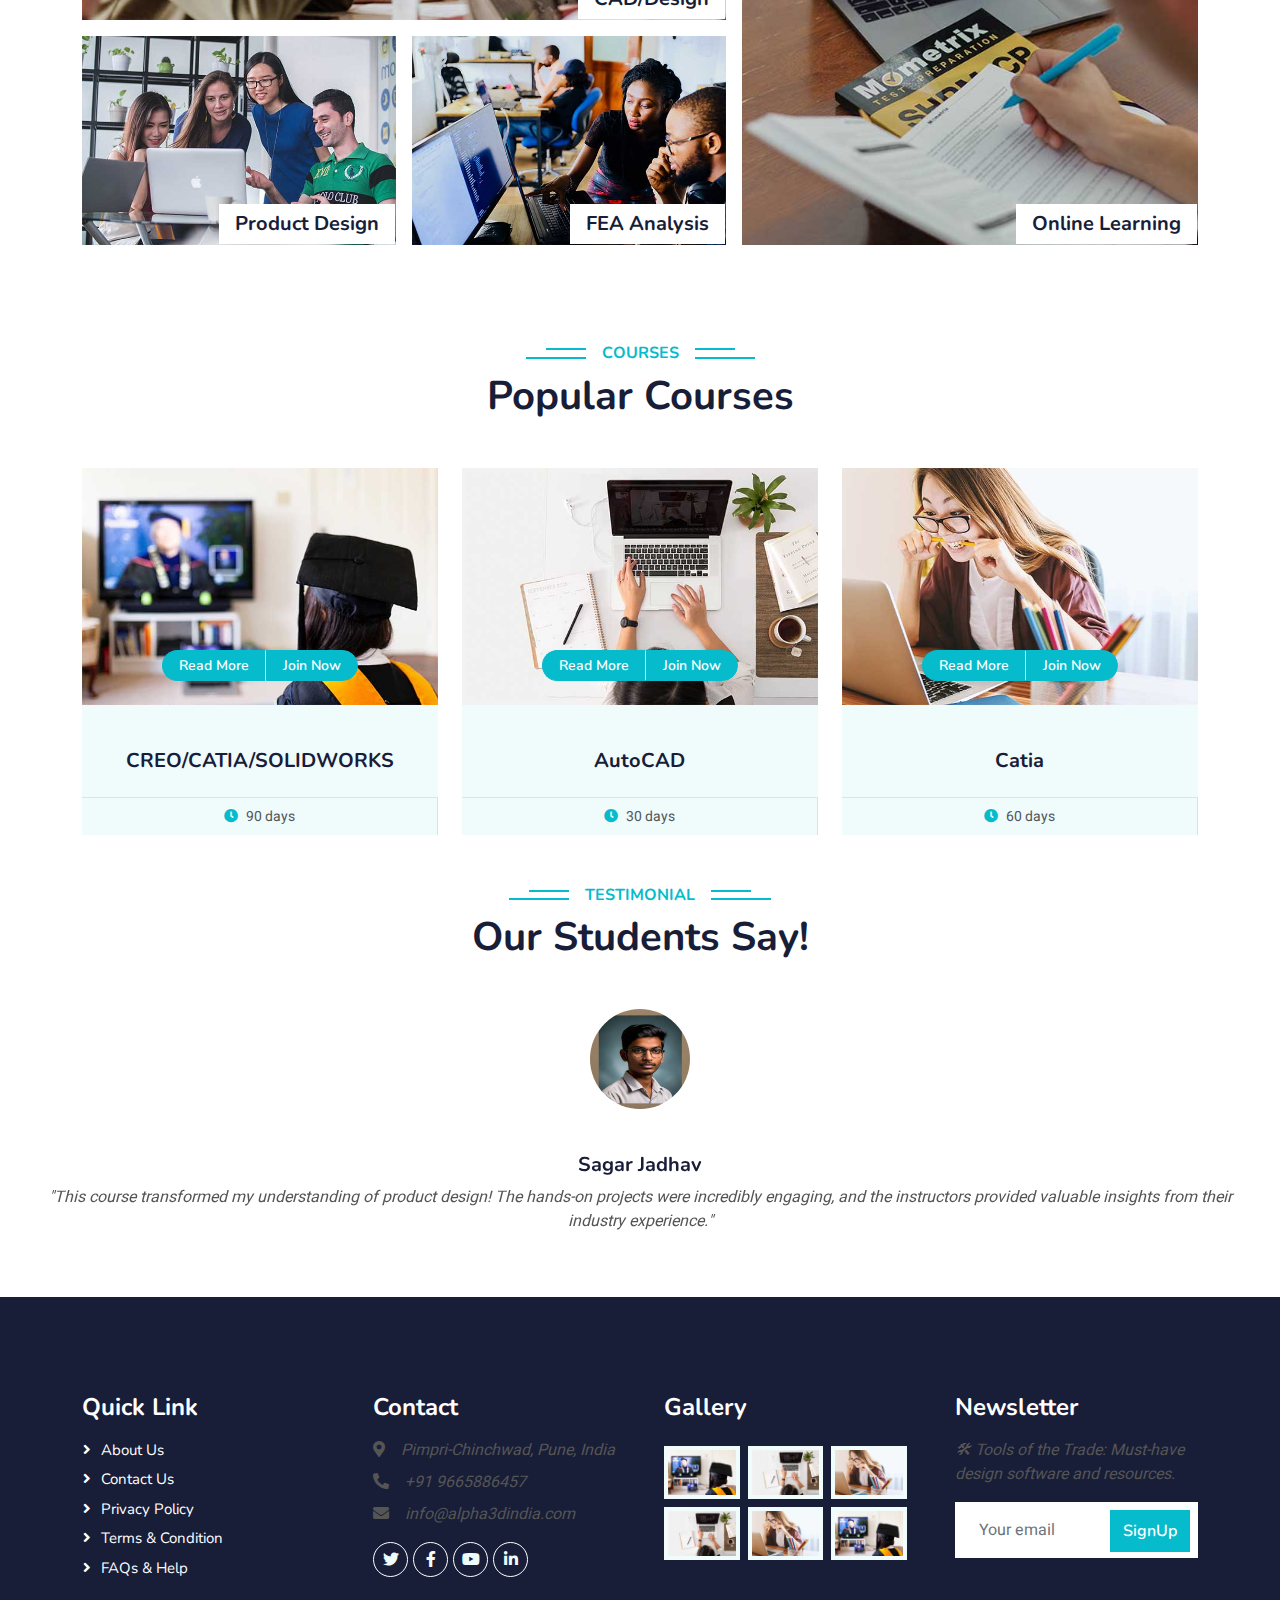
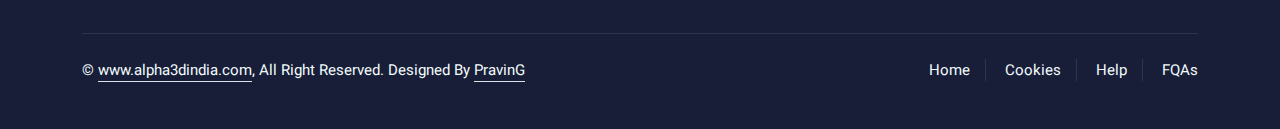
==== commit 62c19e51: "search optimization added" ====
--- a/index.html
+++ b/index.html
@@ -3,11 +3,12 @@
 
 <head>
     <meta charset="utf-8">
-    <title>Alpha3DIndia</title>
+    <title>alpha3dindia</title>
     <link rel="icon" href="img/favicon-32x32.png" type="image/png">
     <meta content="width=device-width, initial-scale=1.0" name="viewport">
-    <meta content="" name="keywords">
-    <meta content="" name="description">
+    <meta name="description" content="">
+    <meta name="keywords" content="CAD, alpha3dindia, PTC creo, creo, online design course, product design, autocad, cad cam, creo courses, design courses in pune, pune design courses, creo, catia, mechanical design courses, cad courses, CAD design ">
+    <meta name="author" content="pruthviraj chavan">
 
     <!-- Favicon -->
     <link href="img/favicon.ico" rel="icon">
@@ -297,15 +298,7 @@
                             </div>
                         </div>
                         <div class="text-center p-4 pb-0">
-                            <h3 class="mb-0">₹25000</h3>
-                            <div class="mb-3">
-                                <small class="fa fa-star text-primary"></small>
-                                <small class="fa fa-star text-primary"></small>
-                                <small class="fa fa-star text-primary"></small>
-                                <small class="fa fa-star text-primary"></small>
-                                <small class="fa fa-star text-primary"></small>
-                                <small>(123)</small>
-                            </div>
+                           
                             <h5 class="mb-4">CREO/CATIA/SOLIDWORKS</h5>
                         </div>
                         <div class="d-flex border-top">
@@ -325,15 +318,7 @@
                             </div>
                         </div>
                         <div class="text-center p-4 pb-0">
-                            <h3 class="mb-0">₹8000</h3>
-                            <div class="mb-3">
-                                <small class="fa fa-star text-primary"></small>
-                                <small class="fa fa-star text-primary"></small>
-                                <small class="fa fa-star text-primary"></small>
-                                <small class="fa fa-star text-primary"></small>
-                                <small class="fa fa-star text-primary"></small>
-                                <small>(123)</small>
-                            </div>
+                           
                             <h5 class="mb-4">AutoCAD</h5>
                         </div>
                         <div class="d-flex border-top">
@@ -353,20 +338,12 @@
                             </div>
                         </div>
                         <div class="text-center p-4 pb-0">
-                            <h3 class="mb-0">₹15000</h3>
-                            <div class="mb-3">
-                                <small class="fa fa-star text-primary"></small>
-                                <small class="fa fa-star text-primary"></small>
-                                <small class="fa fa-star text-primary"></small>
-                                <small class="fa fa-star text-primary"></small>
-                                <small class="fa fa-star text-primary"></small>
-                                <small>(123)</small>
-                            </div>
+                            
                             <h5 class="mb-4">Catia</h5>
                         </div>
                         <div class="d-flex border-top">
                             
-                            <small class="flex-fill text-center border-end py-2"><i class="fa fa-clock text-primary me-2"></i>1.49 Hrs</small>
+                            <small class="flex-fill text-center border-end py-2"><i class="fa fa-clock text-primary me-2"></i>60 days</small>
                            
                         </div>
                     </div>
@@ -532,15 +509,7 @@
         </script>
 
   
-<!-- join buttion function -->
-<!-- <script>
-    document.getElementById("enquiryBtn").onclick = function() {
-        document.getElementById("enquiryPopup").style.display = "block";
-    }
-    document.getElementById("closePopup").onclick = function() {
-        document.getElementById("enquiryPopup").style.display = "none";
-    }
-</script> -->
+
 
 <script>
     // Function to show the popup
